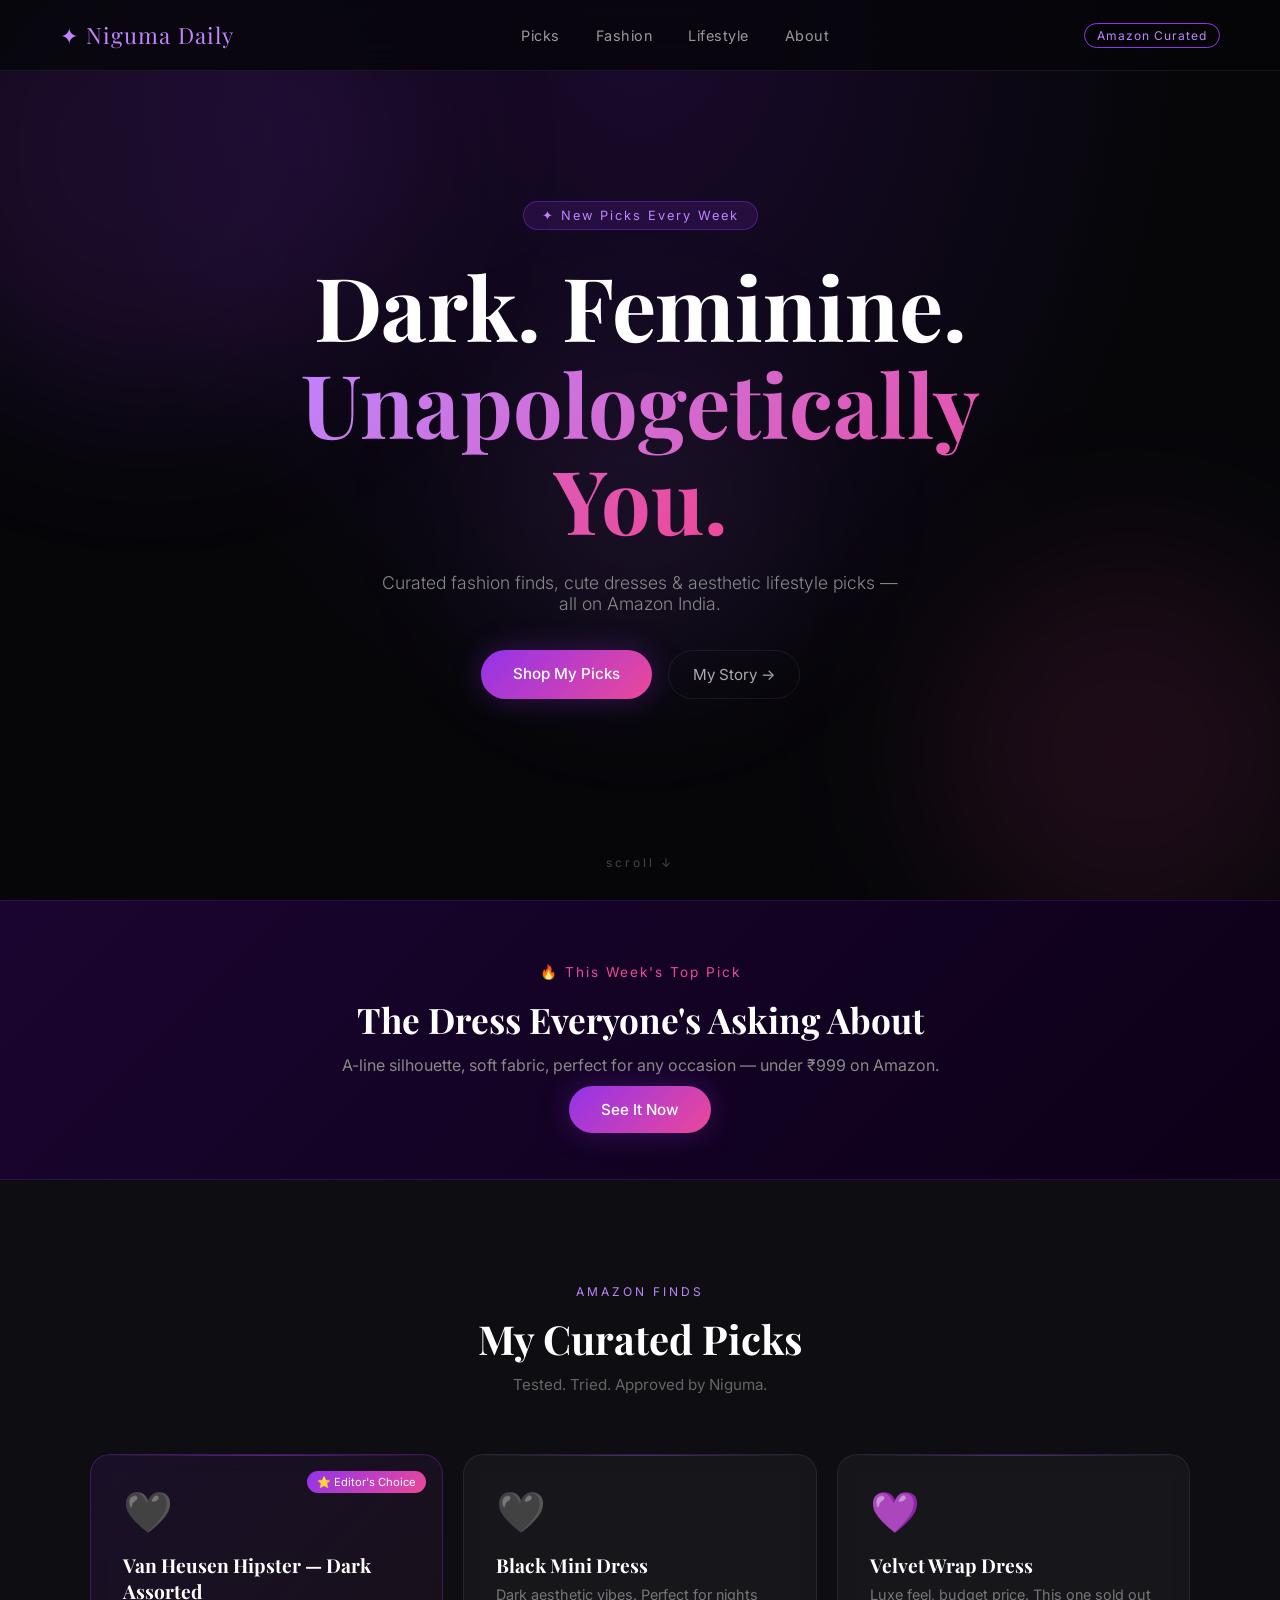
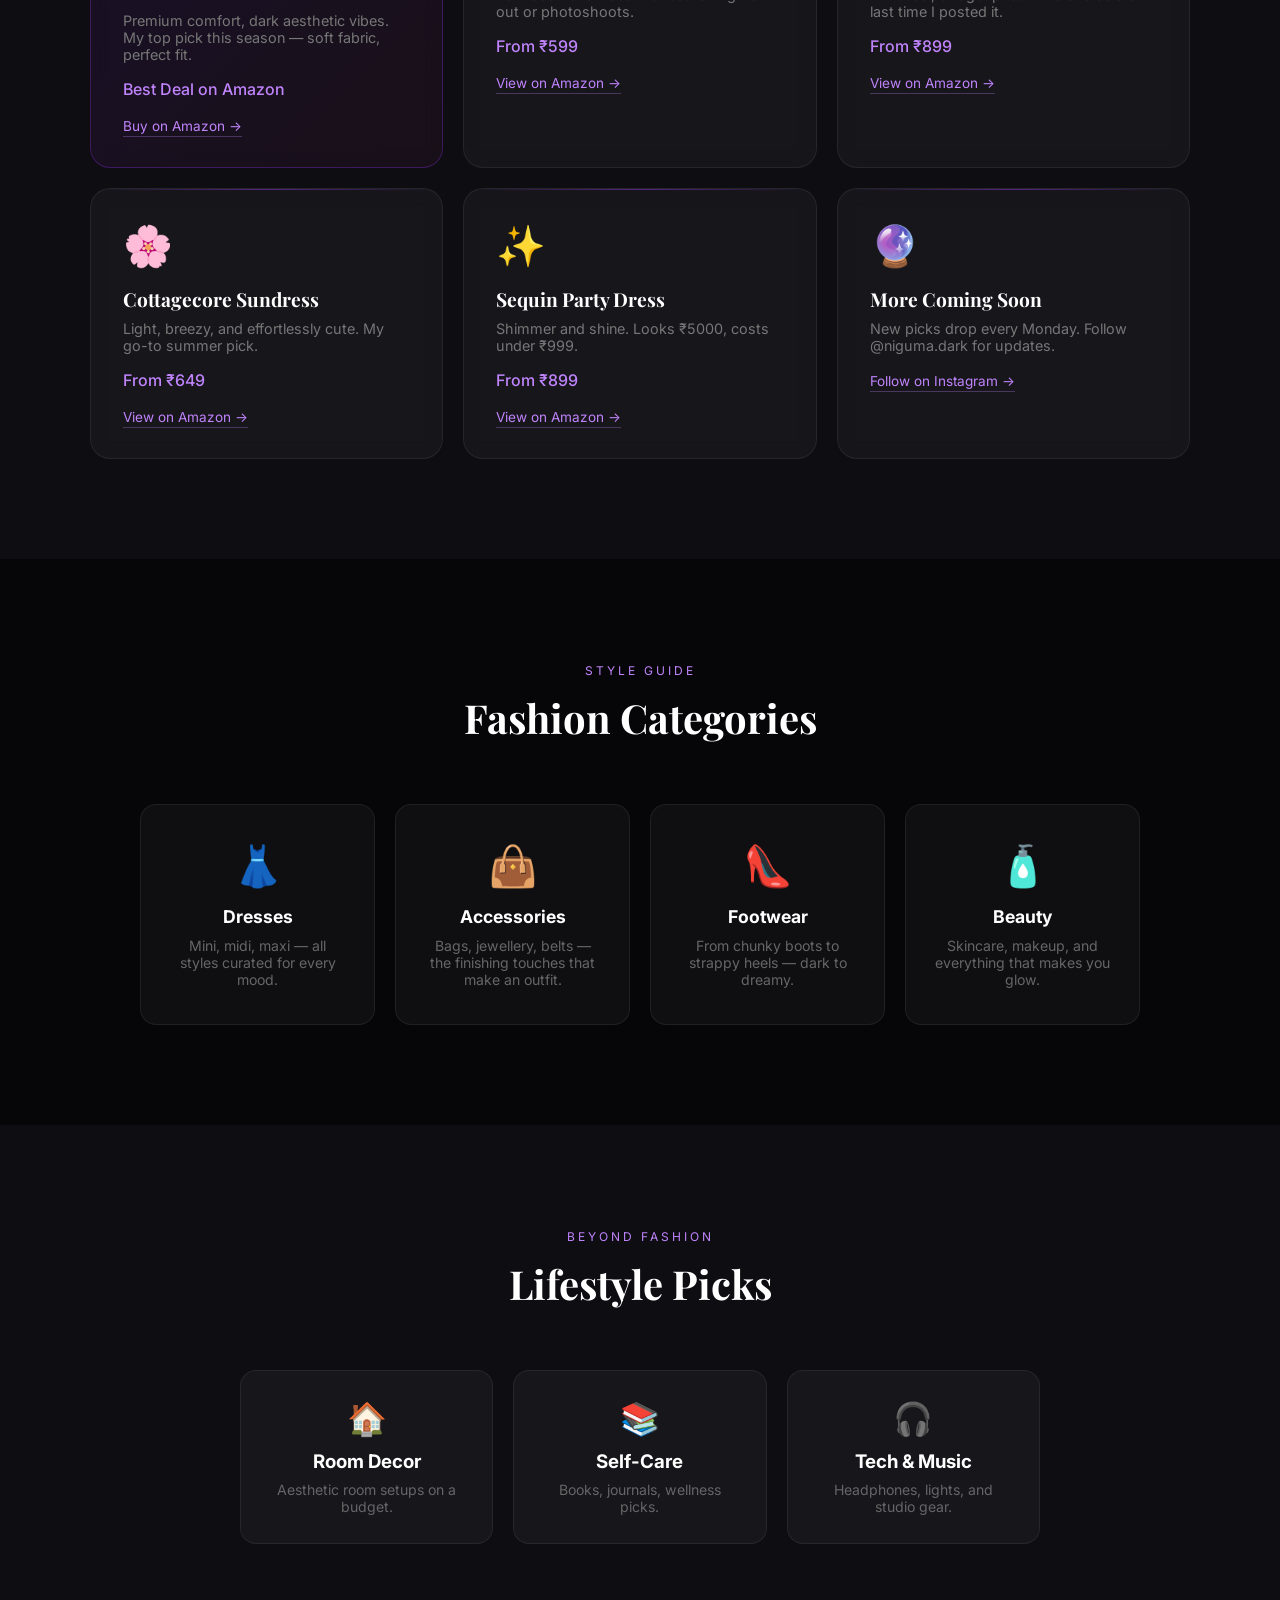
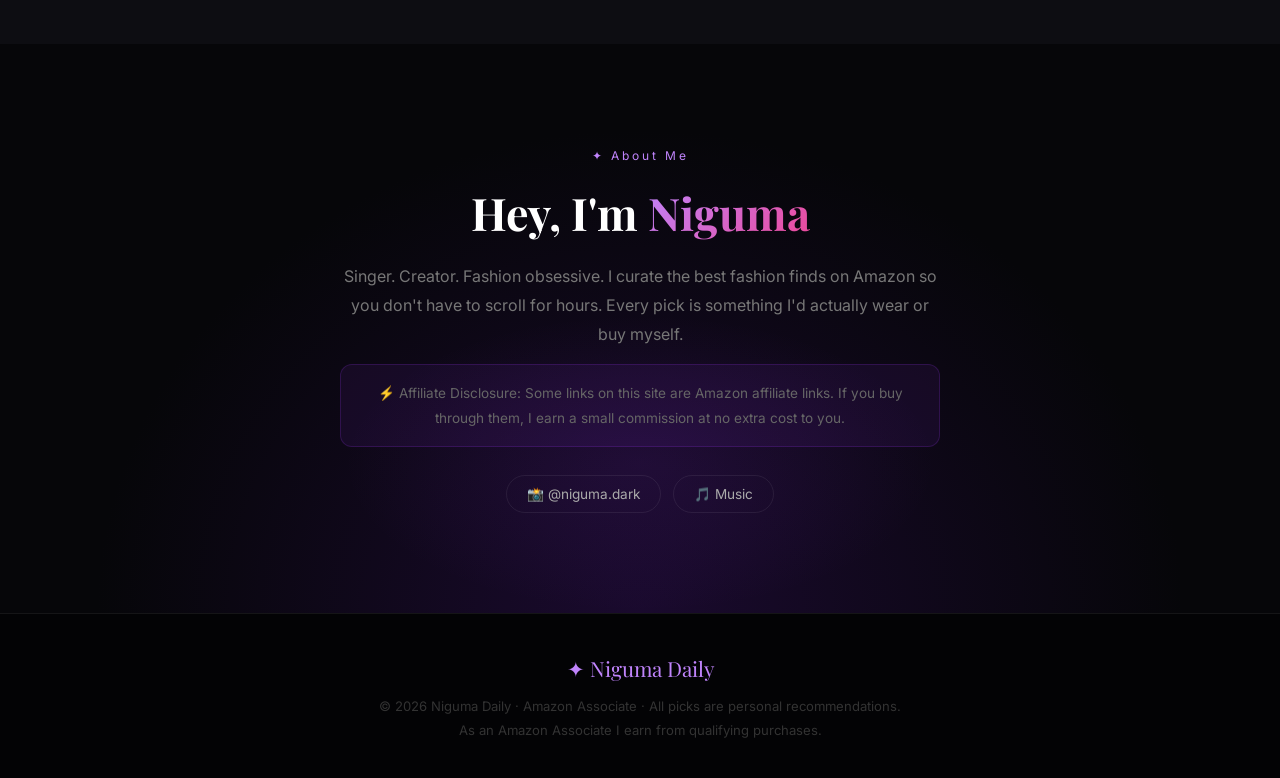
==== index.html @ b2afa4b3 "Add Van Heusen affiliate product link" ====
<!DOCTYPE html>
<html lang="en">
<head>
    <meta charset="UTF-8">
    <meta name="viewport" content="width=device-width, initial-scale=1.0">
    <title>Niguma Daily — Fashion & Lifestyle</title>
    <meta name="description" content="Niguma Daily — Dark aesthetic fashion, cute dresses, and lifestyle reviews. Real picks, honest opinions.">
    <link href="https://fonts.googleapis.com/css2?family=Playfair+Display:ital,wght@0,400;0,700;1,400&family=Inter:wght@300;400;500&display=swap" rel="stylesheet">
    <link rel="stylesheet" href="./style.css">
</head>
<body>

    <!-- Cursor glow -->
    <div class="cursor-glow" id="cursorGlow"></div>

    <!-- Navbar -->
    <nav class="navbar" id="navbar">
        <div class="nav-logo">✦ Niguma Daily</div>
        <div class="nav-links">
            <a href="#picks">Picks</a>
            <a href="#fashion">Fashion</a>
            <a href="#lifestyle">Lifestyle</a>
            <a href="#about">About</a>
        </div>
        <div class="nav-tag">Amazon Curated</div>
    </nav>

    <!-- Hero -->
    <section class="hero">
        <div class="hero-bg-orb orb1"></div>
        <div class="hero-bg-orb orb2"></div>
        <div class="hero-bg-orb orb3"></div>

        <div class="hero-content">
            <div class="hero-badge">✦ New Picks Every Week</div>
            <h1 class="hero-title">
                Dark. Feminine.<br>
                <span class="gradient-text">Unapologetically You.</span>
            </h1>
            <p class="hero-sub">Curated fashion finds, cute dresses & aesthetic lifestyle picks — all on Amazon India.</p>
            <div class="hero-btns">
                <a href="#picks" class="btn-primary">Shop My Picks</a>
                <a href="#about" class="btn-ghost">My Story →</a>
            </div>
        </div>

        <div class="hero-scroll">scroll ↓</div>
    </section>

    <!-- Featured Pick Banner -->
    <section class="featured-banner">
        <div class="featured-inner">
            <div class="featured-tag">🔥 This Week's Top Pick</div>
            <h2>The Dress Everyone's Asking About</h2>
            <p>A-line silhouette, soft fabric, perfect for any occasion — under ₹999 on Amazon.</p>
            <a href="#picks" class="btn-primary">See It Now</a>
        </div>
    </section>

    <!-- Picks Grid -->
    <section id="picks" class="section">
        <div class="section-header">
            <span class="section-tag">Amazon Finds</span>
            <h2 class="section-title">My Curated Picks</h2>
            <p class="section-sub">Tested. Tried. Approved by Niguma.</p>
        </div>

        <div class="picks-grid">

            <div class="pick-card featured-card">
                <div class="pick-badge">⭐ Editor's Choice</div>
                <div class="pick-emoji">🖤</div>
                <div class="pick-info">
                    <h3>Van Heusen Hipster — Dark Assorted</h3>
                    <p>Premium comfort, dark aesthetic vibes. My top pick this season — soft fabric, perfect fit.</p>
                    <div class="pick-price">Best Deal on Amazon</div>
                    <a href="https://amzn.to/4lTySBv" target="_blank" rel="nofollow" class="pick-btn">Buy on Amazon →</a>
                </div>
            </div>

            <div class="pick-card">
                <div class="pick-emoji">🖤</div>
                <div class="pick-info">
                    <h3>Black Mini Dress</h3>
                    <p>Dark aesthetic vibes. Perfect for nights out or photoshoots.</p>
                    <div class="pick-price">From ₹599</div>
                    <a href="#" class="pick-btn">View on Amazon →</a>
                </div>
            </div>

            <div class="pick-card">
                <div class="pick-emoji">💜</div>
                <div class="pick-info">
                    <h3>Velvet Wrap Dress</h3>
                    <p>Luxe feel, budget price. This one sold out last time I posted it.</p>
                    <div class="pick-price">From ₹899</div>
                    <a href="#" class="pick-btn">View on Amazon →</a>
                </div>
            </div>

            <div class="pick-card">
                <div class="pick-emoji">🌸</div>
                <div class="pick-info">
                    <h3>Cottagecore Sundress</h3>
                    <p>Light, breezy, and effortlessly cute. My go-to summer pick.</p>
                    <div class="pick-price">From ₹649</div>
                    <a href="#" class="pick-btn">View on Amazon →</a>
                </div>
            </div>

            <div class="pick-card">
                <div class="pick-emoji">✨</div>
                <div class="pick-info">
                    <h3>Sequin Party Dress</h3>
                    <p>Shimmer and shine. Looks ₹5000, costs under ₹999.</p>
                    <div class="pick-price">From ₹899</div>
                    <a href="#" class="pick-btn">View on Amazon →</a>
                </div>
            </div>

            <div class="pick-card coming-card">
                <div class="pick-emoji">🔮</div>
                <div class="pick-info">
                    <h3>More Coming Soon</h3>
                    <p>New picks drop every Monday. Follow @niguma.dark for updates.</p>
                    <a href="#" class="pick-btn">Follow on Instagram →</a>
                </div>
            </div>

        </div>
    </section>

    <!-- Fashion Section -->
    <section id="fashion" class="section dark-section">
        <div class="section-header">
            <span class="section-tag">Style Guide</span>
            <h2 class="section-title">Fashion Categories</h2>
        </div>

        <div class="cat-grid">
            <div class="cat-card">
                <div class="cat-icon">👗</div>
                <h3>Dresses</h3>
                <p>Mini, midi, maxi — all styles curated for every mood.</p>
            </div>
            <div class="cat-card">
                <div class="cat-icon">👜</div>
                <h3>Accessories</h3>
                <p>Bags, jewellery, belts — the finishing touches that make an outfit.</p>
            </div>
            <div class="cat-card">
                <div class="cat-icon">👠</div>
                <h3>Footwear</h3>
                <p>From chunky boots to strappy heels — dark to dreamy.</p>
            </div>
            <div class="cat-card">
                <div class="cat-icon">🧴</div>
                <h3>Beauty</h3>
                <p>Skincare, makeup, and everything that makes you glow.</p>
            </div>
        </div>
    </section>

    <!-- Lifestyle -->
    <section id="lifestyle" class="section">
        <div class="section-header">
            <span class="section-tag">Beyond Fashion</span>
            <h2 class="section-title">Lifestyle Picks</h2>
        </div>
        <div class="lifestyle-grid">
            <div class="life-card">
                <span>🏠</span>
                <h3>Room Decor</h3>
                <p>Aesthetic room setups on a budget.</p>
            </div>
            <div class="life-card">
                <span>📚</span>
                <h3>Self-Care</h3>
                <p>Books, journals, wellness picks.</p>
            </div>
            <div class="life-card">
                <span>🎧</span>
                <h3>Tech & Music</h3>
                <p>Headphones, lights, and studio gear.</p>
            </div>
        </div>
    </section>

    <!-- About -->
    <section id="about" class="about-section">
        <div class="about-glow"></div>
        <div class="about-content">
            <div class="about-badge">✦ About Me</div>
            <h2>Hey, I'm <span class="gradient-text">Niguma</span></h2>
            <p>Singer. Creator. Fashion obsessive. I curate the best fashion finds on Amazon so you don't have to scroll for hours. Every pick is something I'd actually wear or buy myself.</p>
            <p class="disclaimer">⚡ Affiliate Disclosure: Some links on this site are Amazon affiliate links. If you buy through them, I earn a small commission at no extra cost to you.</p>
            <div class="social-row">
                <a href="#" class="social-pill">📸 @niguma.dark</a>
                <a href="#" class="social-pill">🎵 Music</a>
            </div>
        </div>
    </section>

    <!-- Footer -->
    <footer>
        <div class="footer-logo">✦ Niguma Daily</div>
        <p>© 2026 Niguma Daily · Amazon Associate · All picks are personal recommendations.</p>
        <p style="margin-top:8px; color:#333;">As an Amazon Associate I earn from qualifying purchases.</p>
    </footer>

    <script src="./script.js"></script>
</body>
</html>
---- style.css ----
/* ===== NIGUMA DAILY — SEXY DARK AESTHETIC ===== */

@import url('https://fonts.googleapis.com/css2?family=Playfair+Display:ital,wght@0,400;0,700;1,400&family=Inter:wght@300;400;500&display=swap');

* { margin: 0; padding: 0; box-sizing: border-box; }

:root {
    --purple: #9333ea;
    --purple-light: #c084fc;
    --pink: #ec4899;
    --bg: #060609;
    --bg2: #0d0d12;
    --glass: rgba(255,255,255,0.04);
    --border: rgba(255,255,255,0.07);
}

html { scroll-behavior: smooth; }

body {
    font-family: 'Inter', sans-serif;
    background: var(--bg);
    color: #e0e0e0;
    overflow-x: hidden;
}

/* CURSOR GLOW */
.cursor-glow {
    width: 300px; height: 300px;
    background: radial-gradient(circle, rgba(147,51,234,0.12) 0%, transparent 70%);
    position: fixed; border-radius: 50%;
    pointer-events: none; z-index: 0;
    transform: translate(-50%, -50%);
    transition: all 0.1s ease;
}

/* NAVBAR */
.navbar {
    display: flex; align-items: center; justify-content: space-between;
    padding: 20px 60px;
    position: fixed; top: 0; left: 0; right: 0; z-index: 1000;
    background: rgba(6,6,9,0.8);
    backdrop-filter: blur(20px);
    border-bottom: 1px solid var(--border);
    transition: all 0.3s;
}

.navbar.scrolled { padding: 14px 60px; }

.nav-logo {
    font-family: 'Playfair Display', serif;
    font-size: 1.4rem; color: var(--purple-light);
    letter-spacing: 1px;
}

.nav-links a {
    color: #999; text-decoration: none;
    margin-left: 32px; font-size: 0.9rem;
    font-weight: 400; letter-spacing: 0.5px;
    transition: color 0.2s;
}
.nav-links a:hover { color: #fff; }

.nav-tag {
    font-size: 0.75rem; color: var(--purple-light);
    border: 1px solid var(--purple);
    padding: 4px 12px; border-radius: 50px;
    letter-spacing: 1px;
}

/* HERO */
.hero {
    min-height: 100vh;
    display: flex; align-items: center; justify-content: center;
    text-align: center; position: relative; overflow: hidden;
    background: radial-gradient(ellipse at 50% 0%, #1a0a2e 0%, var(--bg) 60%);
}

.hero-bg-orb {
    position: absolute; border-radius: 50%;
    filter: blur(80px); pointer-events: none;
}
.orb1 { width: 500px; height: 500px; background: rgba(147,51,234,0.15); top: -100px; left: -100px; }
.orb2 { width: 400px; height: 400px; background: rgba(236,72,153,0.1); bottom: -50px; right: -50px; }
.orb3 { width: 300px; height: 300px; background: rgba(192,132,252,0.08); top: 40%; left: 50%; transform: translateX(-50%); }

.hero-content { position: relative; z-index: 1; max-width: 750px; padding: 20px; }

.hero-badge {
    display: inline-block;
    background: rgba(147,51,234,0.15);
    border: 1px solid rgba(147,51,234,0.4);
    color: var(--purple-light); font-size: 0.8rem;
    padding: 6px 18px; border-radius: 50px;
    letter-spacing: 2px; margin-bottom: 28px;
    animation: fadeDown 0.6s ease;
}

.hero-title {
    font-family: 'Playfair Display', serif;
    font-size: clamp(3rem, 7vw, 5.5rem);
    color: #fff; line-height: 1.1;
    margin-bottom: 24px;
    animation: fadeDown 0.8s ease;
}

.gradient-text {
    background: linear-gradient(135deg, var(--purple-light), var(--pink));
    -webkit-background-clip: text;
    -webkit-text-fill-color: transparent;
    background-clip: text;
}

.hero-sub {
    color: #888; font-size: 1.1rem; font-weight: 300;
    max-width: 520px; margin: 0 auto 36px;
    animation: fadeDown 1s ease;
}

.hero-btns { display: flex; gap: 16px; justify-content: center; animation: fadeDown 1.1s ease; }

.btn-primary {
    background: linear-gradient(135deg, var(--purple), var(--pink));
    color: #fff; padding: 14px 32px;
    border-radius: 50px; text-decoration: none;
    font-size: 0.95rem; font-weight: 500;
    transition: transform 0.2s, box-shadow 0.2s;
    box-shadow: 0 0 30px rgba(147,51,234,0.3);
}
.btn-primary:hover { transform: translateY(-2px); box-shadow: 0 0 50px rgba(147,51,234,0.5); }

.btn-ghost {
    color: #aaa; text-decoration: none;
    padding: 14px 24px; border-radius: 50px;
    border: 1px solid var(--border); font-size: 0.95rem;
    transition: all 0.2s;
}
.btn-ghost:hover { color: #fff; border-color: #555; }

.hero-scroll {
    position: absolute; bottom: 30px; left: 50%; transform: translateX(-50%);
    color: #444; font-size: 0.75rem; letter-spacing: 3px;
    animation: bounce 2s infinite;
}

/* FEATURED BANNER */
.featured-banner {
    background: linear-gradient(135deg, #1a0530, #0d0018);
    border-top: 1px solid rgba(147,51,234,0.2);
    border-bottom: 1px solid rgba(147,51,234,0.2);
    padding: 60px 60px;
    text-align: center;
}

.featured-inner { max-width: 600px; margin: 0 auto; }

.featured-tag {
    display: inline-block; color: var(--pink);
    font-size: 0.85rem; letter-spacing: 2px;
    margin-bottom: 16px;
}

.featured-inner h2 {
    font-family: 'Playfair Display', serif;
    font-size: 2.2rem; color: #fff; margin-bottom: 12px;
}

.featured-inner p { color: #888; margin-bottom: 24px; }

/* SECTIONS */
.section { padding: 100px 60px; background: var(--bg2); }
.dark-section { background: var(--bg); }

.section-header { text-align: center; margin-bottom: 60px; }

.section-tag {
    font-size: 0.75rem; letter-spacing: 3px;
    color: var(--purple-light); text-transform: uppercase;
}

.section-title {
    font-family: 'Playfair Display', serif;
    font-size: 2.5rem; color: #fff;
    margin: 12px 0 10px;
}

.section-sub { color: #666; font-size: 0.95rem; }

/* PICKS GRID */
.picks-grid {
    display: grid;
    grid-template-columns: repeat(auto-fit, minmax(280px, 1fr));
    gap: 20px; max-width: 1100px; margin: 0 auto;
}

.pick-card {
    background: var(--glass);
    border: 1px solid var(--border);
    border-radius: 20px; padding: 32px;
    position: relative; overflow: hidden;
    transition: all 0.3s;
    backdrop-filter: blur(10px);
}

.pick-card::before {
    content: '';
    position: absolute; top: 0; left: 0; right: 0;
    height: 1px;
    background: linear-gradient(90deg, transparent, rgba(147,51,234,0.5), transparent);
}

.pick-card:hover {
    transform: translateY(-6px);
    border-color: rgba(147,51,234,0.4);
    box-shadow: 0 20px 60px rgba(0,0,0,0.4), 0 0 40px rgba(147,51,234,0.1);
}

.featured-card {
    border-color: rgba(147,51,234,0.3);
    background: linear-gradient(135deg, rgba(147,51,234,0.1), rgba(236,72,153,0.05));
}

.coming-card { opacity: 0.6; }

.pick-badge {
    position: absolute; top: 16px; right: 16px;
    background: linear-gradient(135deg, var(--purple), var(--pink));
    color: #fff; font-size: 0.7rem; padding: 4px 10px;
    border-radius: 50px;
}

.pick-emoji { font-size: 2.5rem; margin-bottom: 16px; }

.pick-info h3 {
    font-family: 'Playfair Display', serif;
    font-size: 1.2rem; color: #fff; margin-bottom: 8px;
}

.pick-info p { color: #777; font-size: 0.9rem; margin-bottom: 16px; }

.pick-price {
    font-size: 1rem; color: var(--purple-light);
    font-weight: 500; margin-bottom: 16px;
}

.pick-btn {
    color: #c084fc; text-decoration: none;
    font-size: 0.85rem; transition: color 0.2s;
    border-bottom: 1px solid rgba(192,132,252,0.3);
    padding-bottom: 2px;
}
.pick-btn:hover { color: #fff; border-color: #fff; }

/* CATEGORY GRID */
.cat-grid {
    display: grid;
    grid-template-columns: repeat(auto-fit, minmax(220px, 1fr));
    gap: 20px; max-width: 1000px; margin: 0 auto;
}

.cat-card {
    background: var(--glass);
    border: 1px solid var(--border);
    border-radius: 16px; padding: 36px 28px;
    text-align: center; transition: all 0.3s;
}

.cat-card:hover {
    border-color: rgba(147,51,234,0.4);
    transform: translateY(-4px);
}

.cat-icon { font-size: 2.5rem; margin-bottom: 16px; }
.cat-card h3 { color: #fff; font-size: 1.1rem; margin-bottom: 10px; }
.cat-card p { color: #666; font-size: 0.88rem; }

/* LIFESTYLE */
.lifestyle-grid {
    display: grid;
    grid-template-columns: repeat(auto-fit, minmax(200px, 1fr));
    gap: 20px; max-width: 800px; margin: 0 auto;
}

.life-card {
    background: var(--glass);
    border: 1px solid var(--border);
    border-radius: 16px; padding: 28px;
    text-align: center; transition: all 0.3s;
}

.life-card:hover { border-color: rgba(236,72,153,0.4); transform: translateY(-4px); }
.life-card span { font-size: 2rem; display: block; margin-bottom: 12px; }
.life-card h3 { color: #fff; margin-bottom: 8px; }
.life-card p { color: #666; font-size: 0.88rem; }

/* ABOUT */
.about-section {
    background: radial-gradient(ellipse at 50% 100%, #1a0a2e 0%, var(--bg) 60%);
    padding: 100px 60px; text-align: center;
    position: relative; overflow: hidden;
}

.about-glow {
    position: absolute; width: 600px; height: 300px;
    background: radial-gradient(ellipse, rgba(147,51,234,0.1) 0%, transparent 70%);
    bottom: 0; left: 50%; transform: translateX(-50%);
}

.about-content { max-width: 600px; margin: 0 auto; position: relative; z-index: 1; }

.about-badge {
    display: inline-block; color: var(--purple-light);
    font-size: 0.75rem; letter-spacing: 3px;
    margin-bottom: 20px;
}

.about-content h2 {
    font-family: 'Playfair Display', serif;
    font-size: 2.8rem; color: #fff; margin-bottom: 20px;
}

.about-content p { color: #777; font-size: 1rem; margin-bottom: 16px; line-height: 1.8; }

.disclaimer {
    background: rgba(147,51,234,0.08);
    border: 1px solid rgba(147,51,234,0.2);
    border-radius: 12px; padding: 16px;
    font-size: 0.85rem !important; color: #666 !important;
}

.social-row { display: flex; gap: 12px; justify-content: center; margin-top: 28px; }

.social-pill {
    color: #aaa; text-decoration: none;
    border: 1px solid var(--border); padding: 10px 20px;
    border-radius: 50px; font-size: 0.85rem;
    transition: all 0.2s;
}
.social-pill:hover { color: #fff; border-color: var(--purple); }

/* FOOTER */
footer {
    background: #030305;
    text-align: center; padding: 40px 20px;
    border-top: 1px solid var(--border);
}

.footer-logo {
    font-family: 'Playfair Display', serif;
    font-size: 1.3rem; color: var(--purple-light);
    margin-bottom: 16px;
}

footer p { color: #333; font-size: 0.82rem; }

/* ANIMATIONS */
@keyframes fadeDown {
    from { opacity: 0; transform: translateY(-20px); }
    to { opacity: 1; transform: translateY(0); }
}

@keyframes bounce {
    0%, 100% { transform: translateX(-50%) translateY(0); }
    50% { transform: translateX(-50%) translateY(6px); }
}

/* MOBILE */
@media (max-width: 768px) {
    .navbar { padding: 16px 20px; }
    .nav-links { display: none; }
    .hero-title { font-size: 2.8rem; }
    .section { padding: 60px 20px; }
    .featured-banner { padding: 50px 20px; }
    .about-section { padding: 60px 20px; }
    .hero-btns { flex-direction: column; align-items: center; }
}
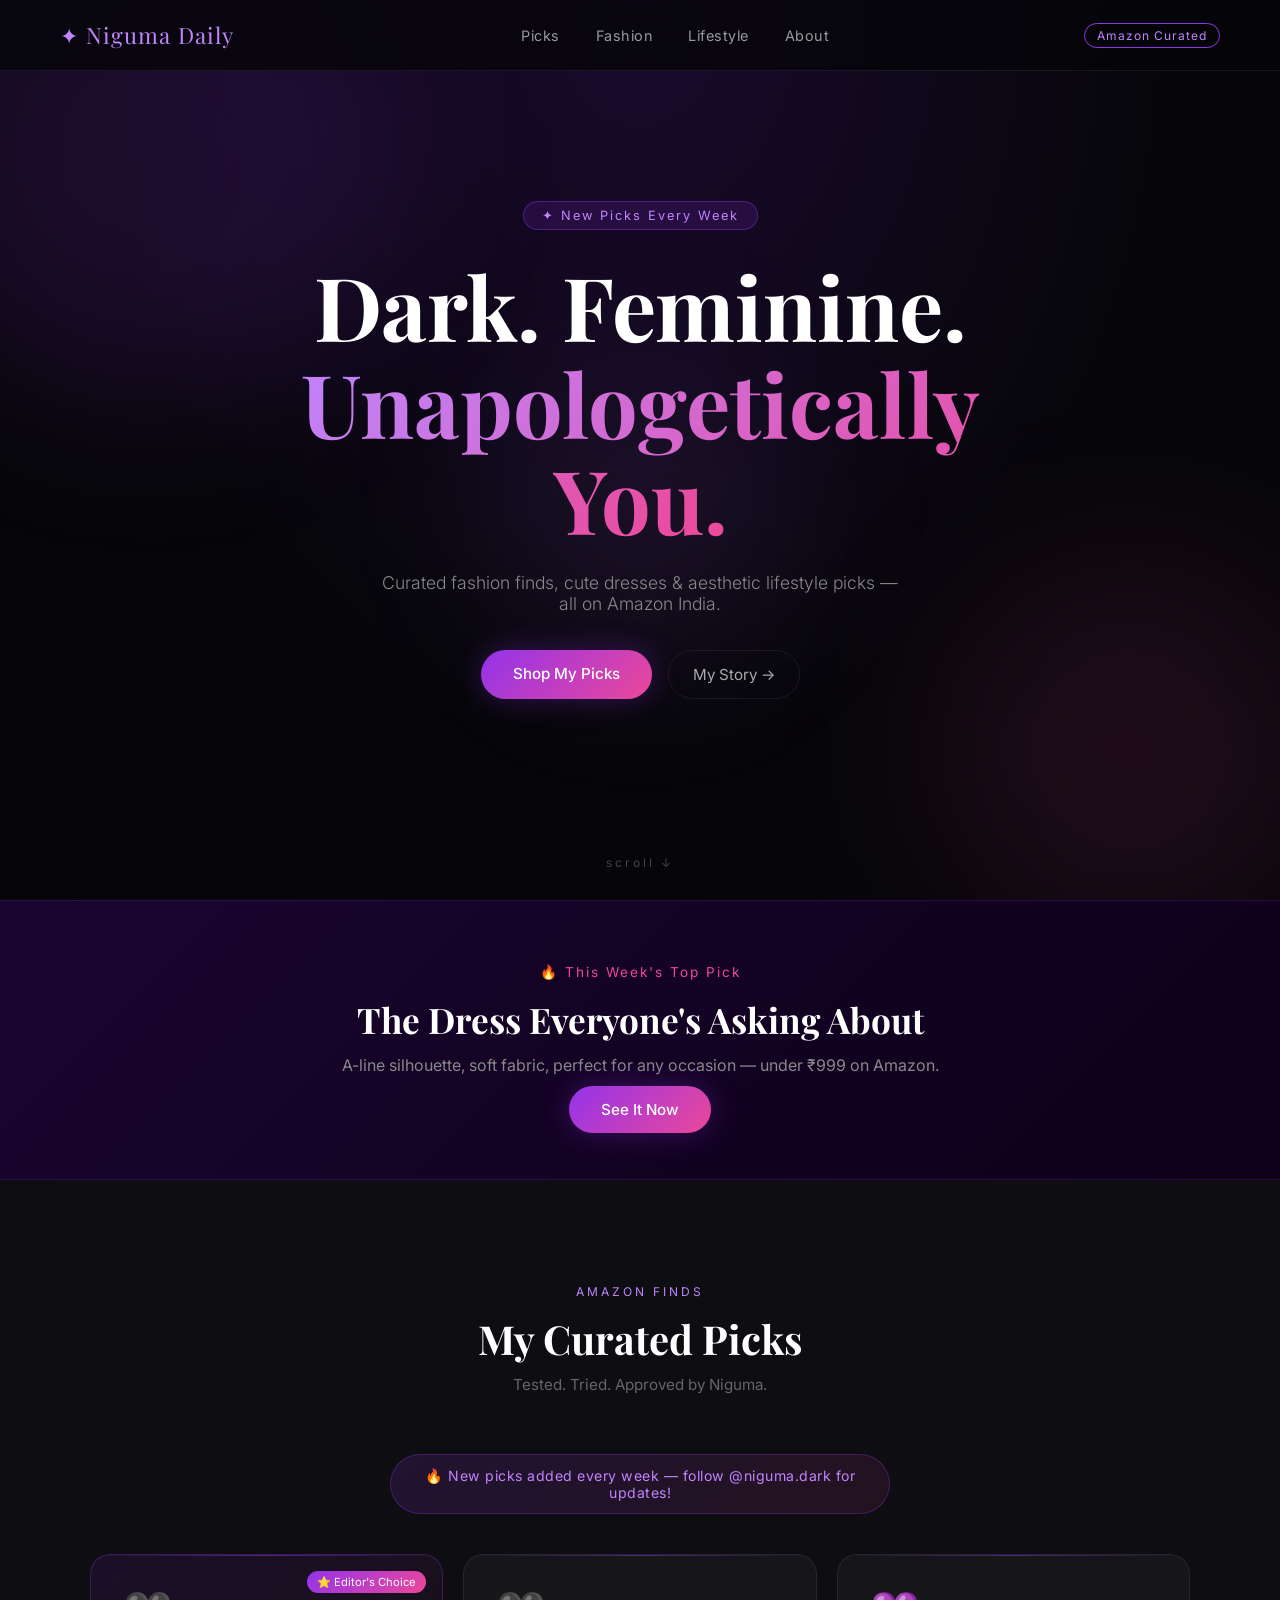
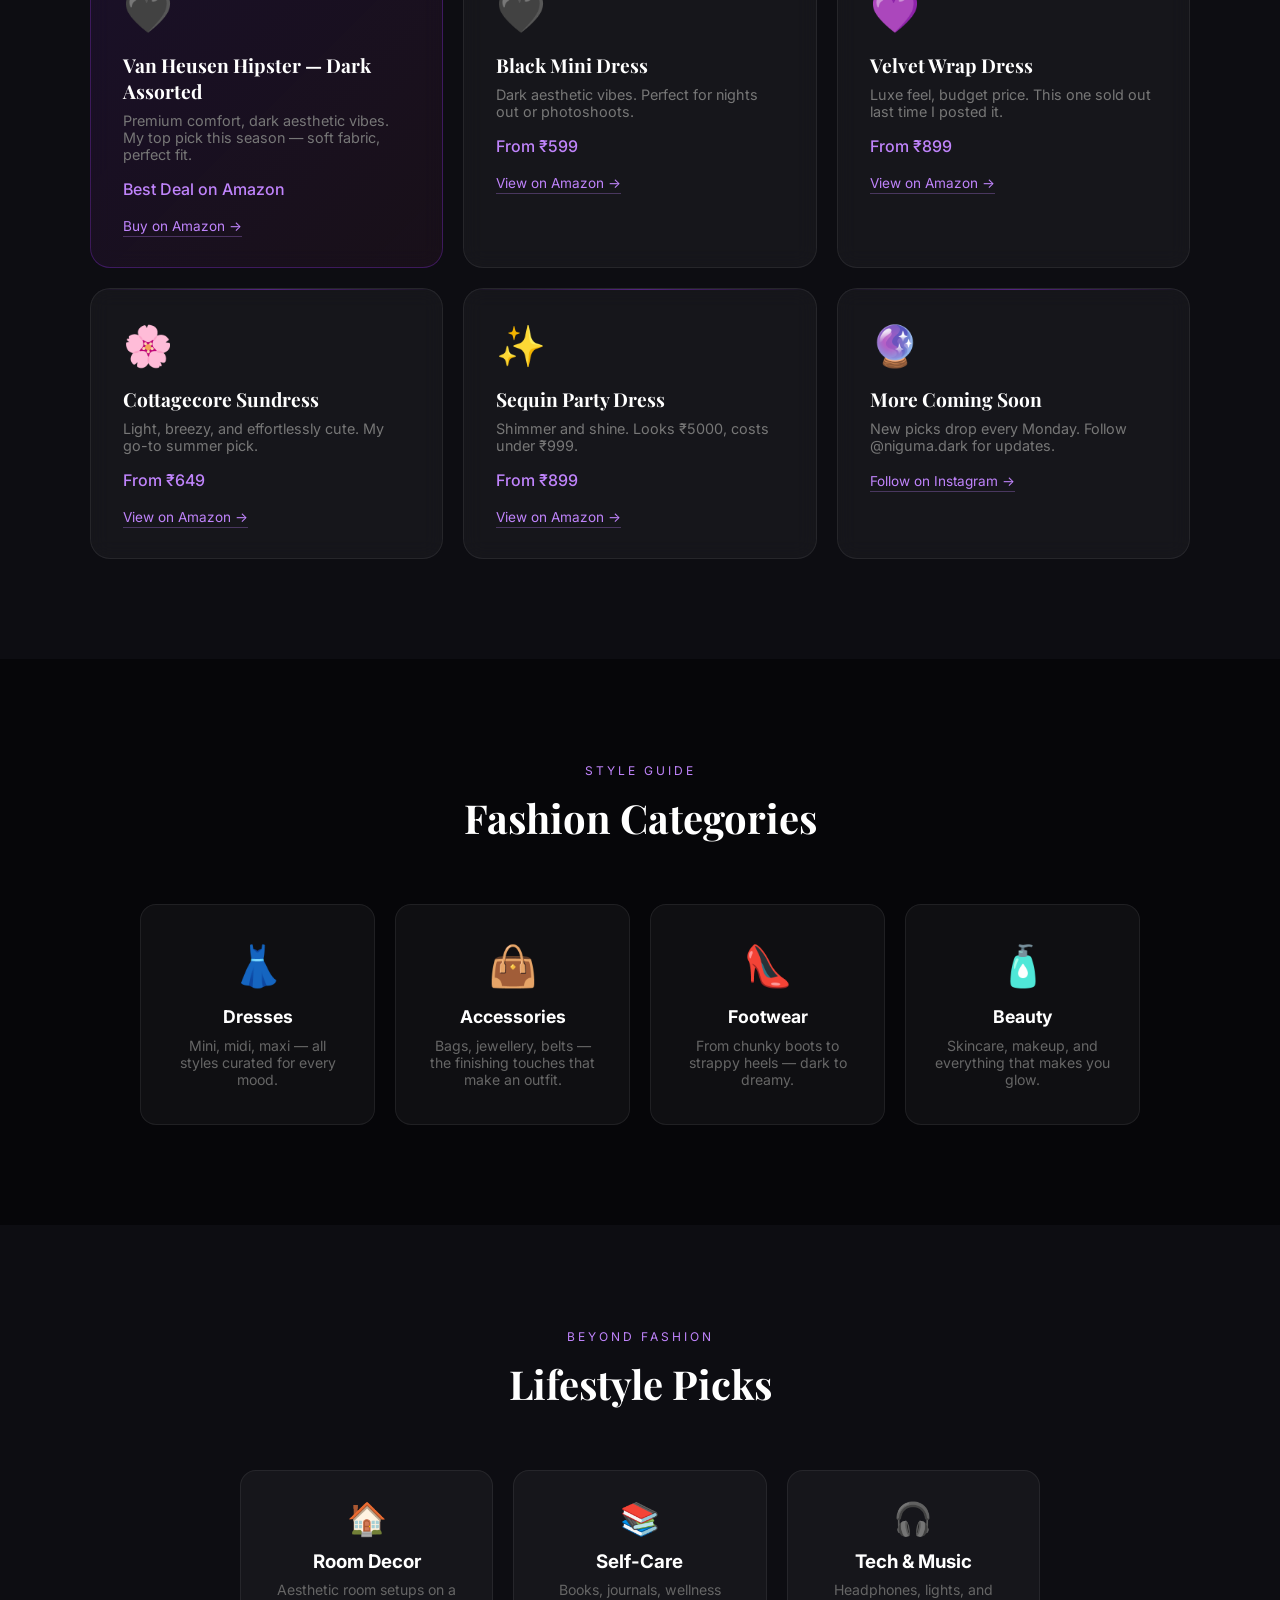
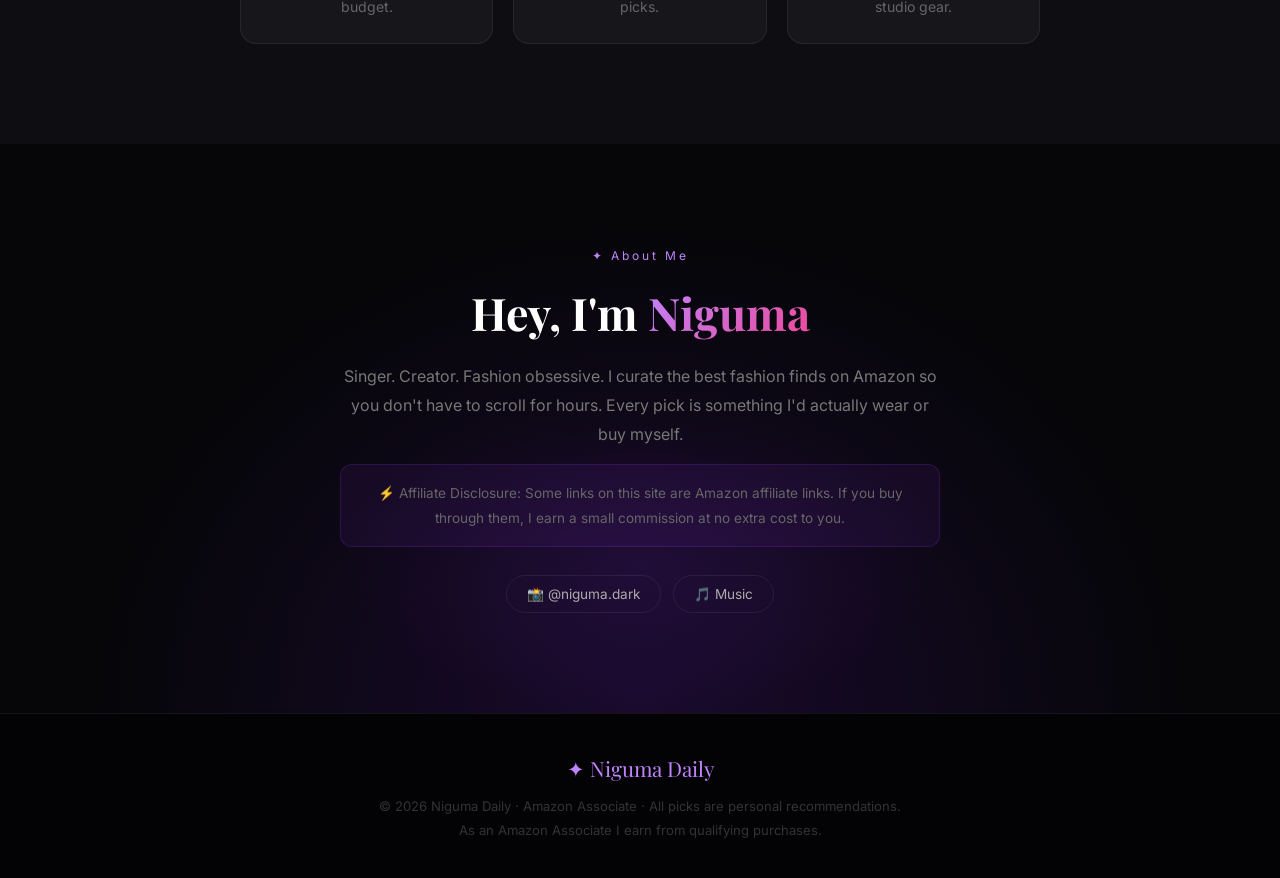
==== commit 5f3ad316: "Add update banner" ====
--- a/index.html
+++ b/index.html
@@ -65,6 +65,8 @@
             <p class="section-sub">Tested. Tried. Approved by Niguma.</p>
         </div>
 
+        <div class="update-banner">🔥 New picks added every week — follow @niguma.dark for updates!</div>
+
         <div class="picks-grid">
 
             <div class="pick-card featured-card">
--- a/style.css
+++ b/style.css
@@ -185,6 +185,20 @@
 
 .section-sub { color: #666; font-size: 0.95rem; }
 
+/* UPDATE BANNER */
+.update-banner {
+    text-align: center;
+    background: linear-gradient(135deg, rgba(147,51,234,0.15), rgba(236,72,153,0.1));
+    border: 1px solid rgba(147,51,234,0.3);
+    border-radius: 50px;
+    padding: 12px 24px;
+    font-size: 0.88rem;
+    color: var(--purple-light);
+    max-width: 500px;
+    margin: 0 auto 40px;
+    letter-spacing: 0.5px;
+}
+
 /* PICKS GRID */
 .picks-grid {
     display: grid;
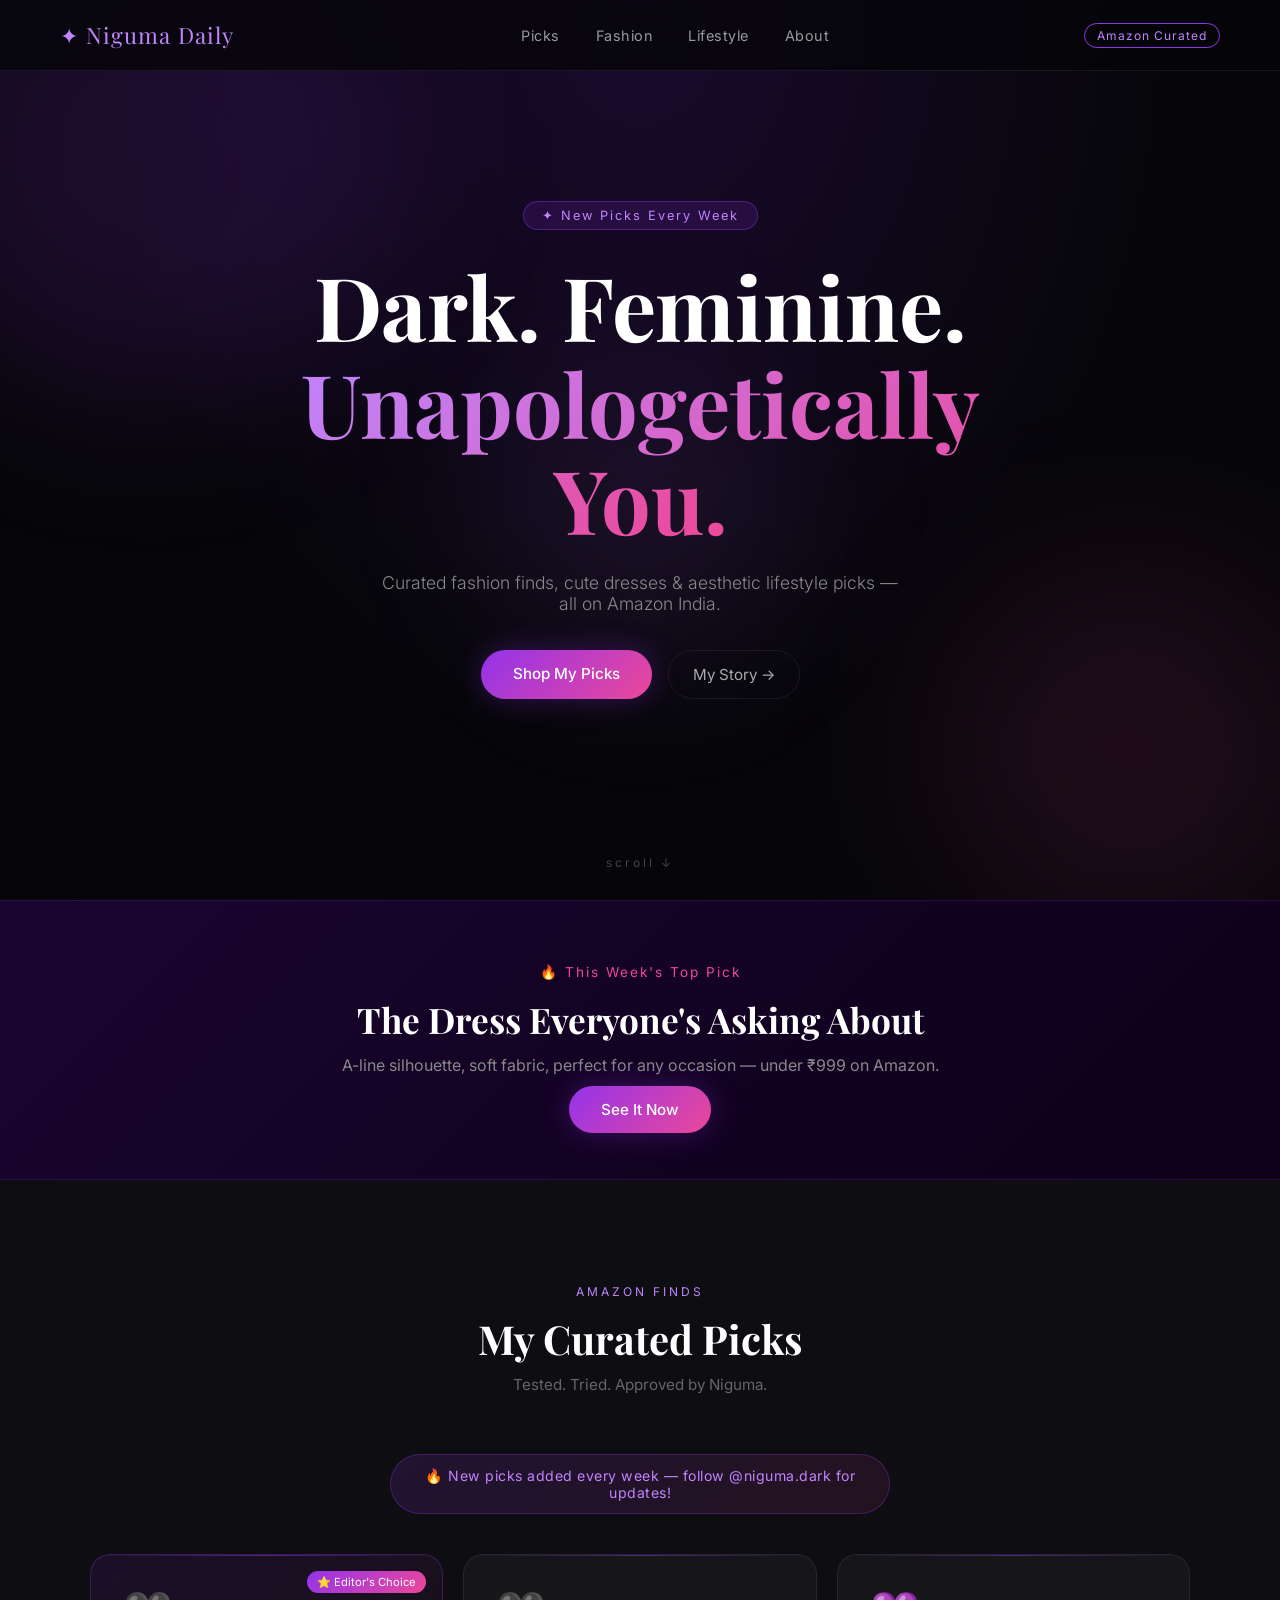
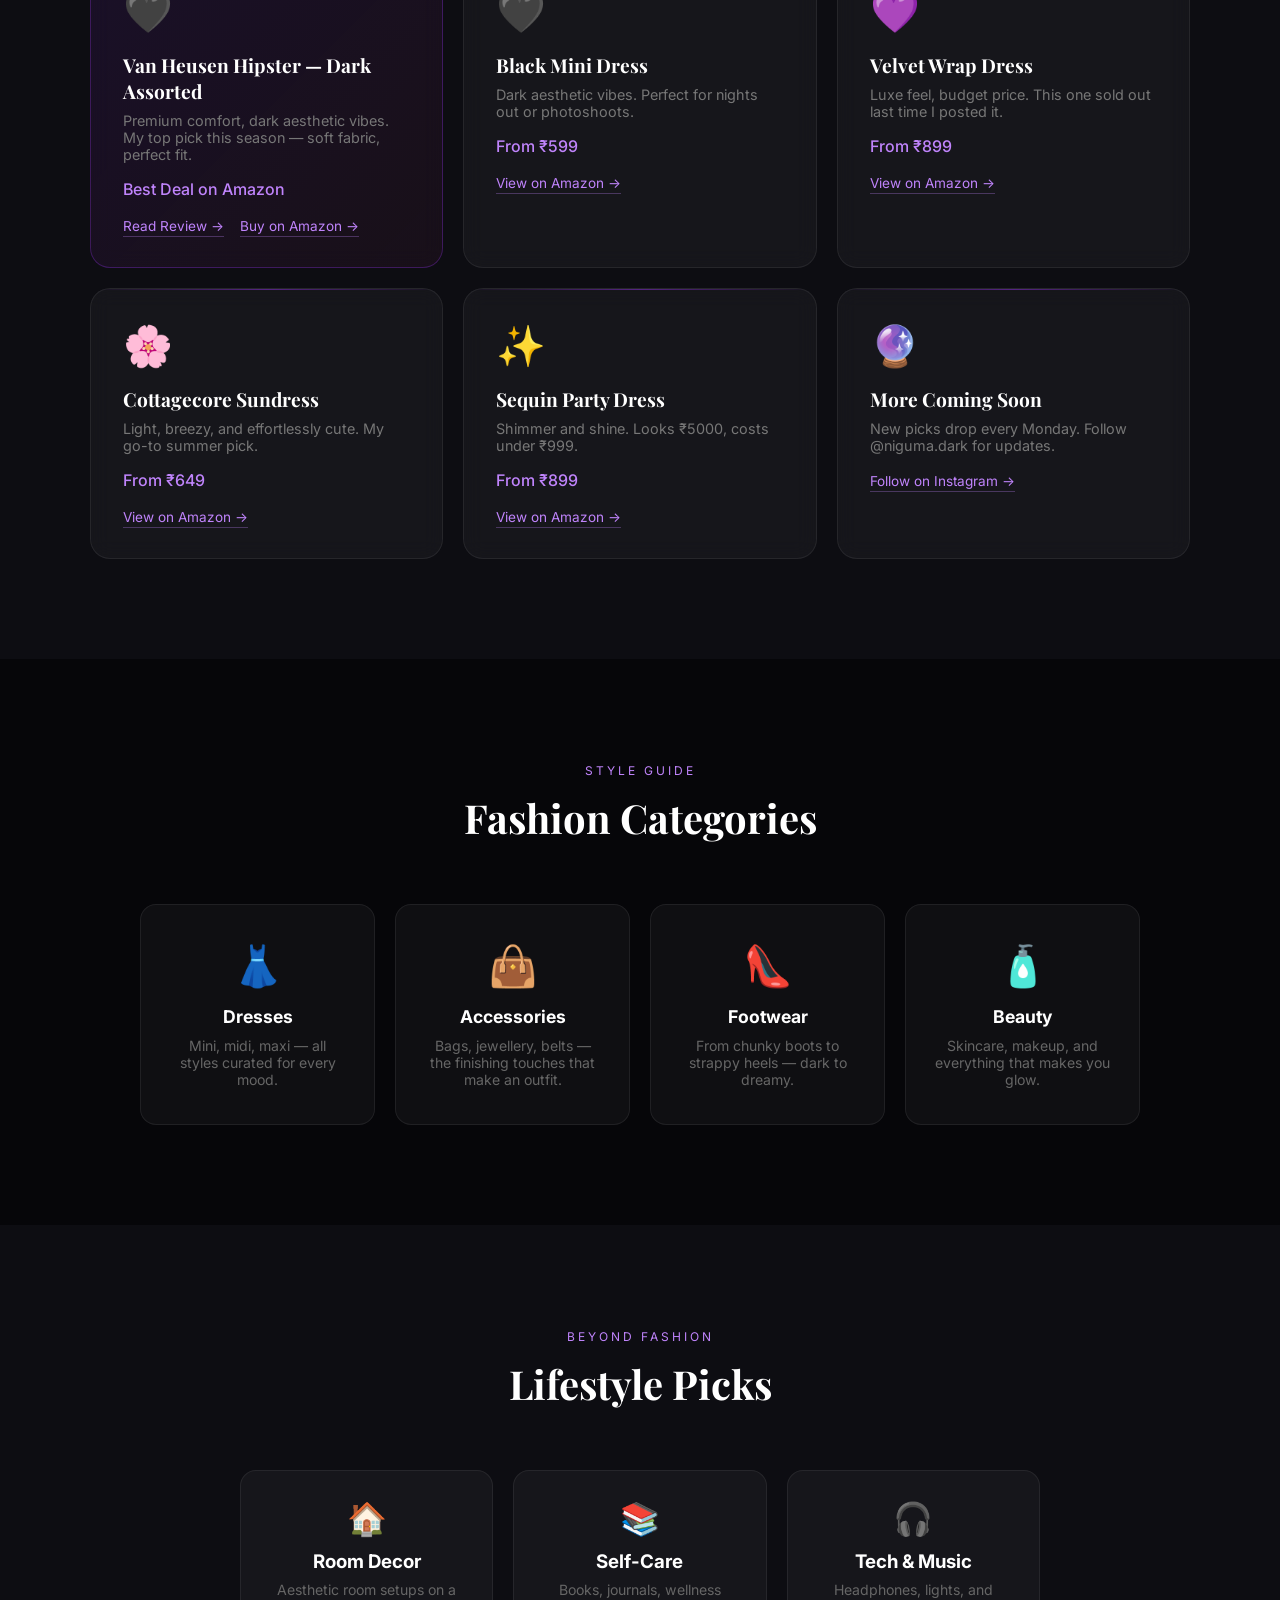
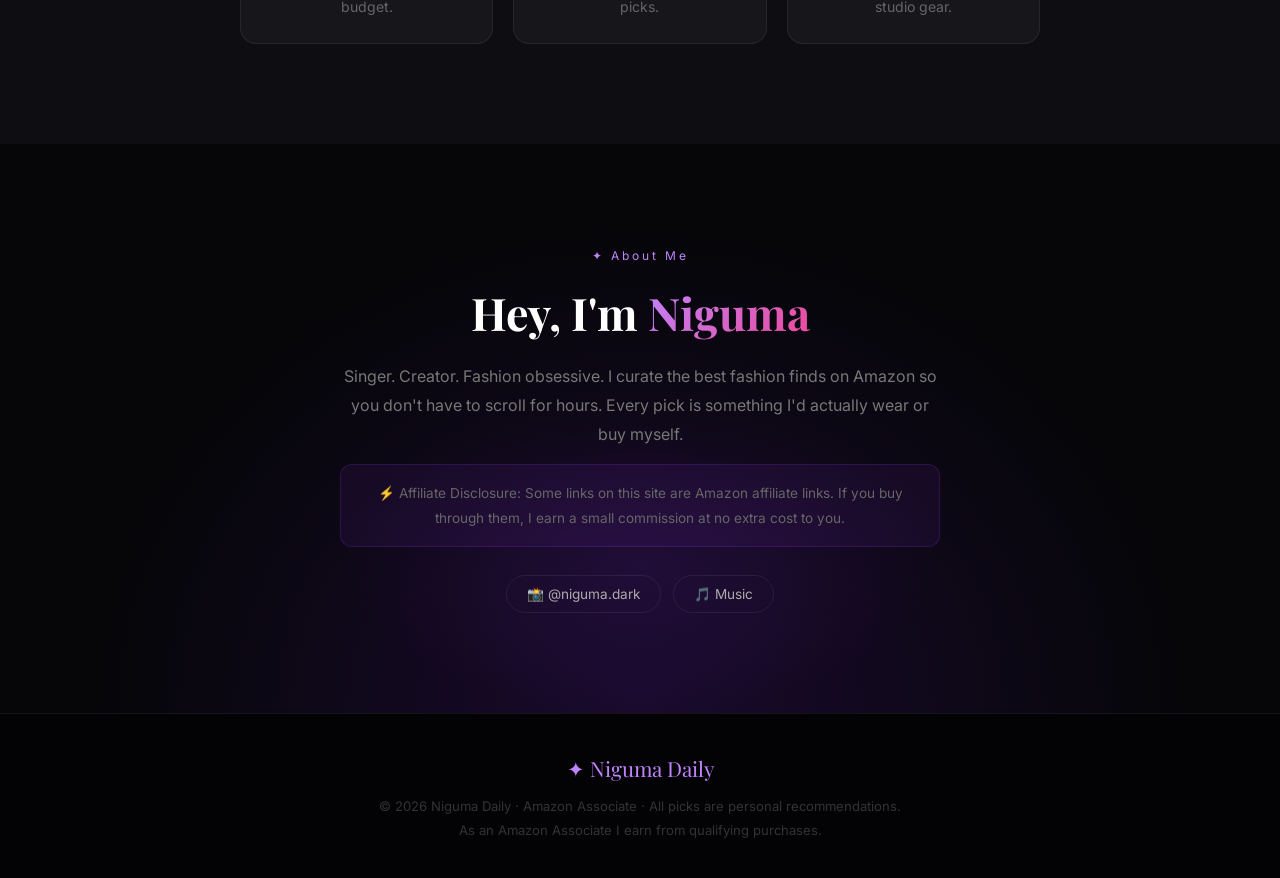
==== commit e2e40a02: "Add Van Heusen blog review page" ====
--- a/index.html
+++ b/index.html
@@ -76,6 +76,7 @@
                     <h3>Van Heusen Hipster — Dark Assorted</h3>
                     <p>Premium comfort, dark aesthetic vibes. My top pick this season — soft fabric, perfect fit.</p>
                     <div class="pick-price">Best Deal on Amazon</div>
+                    <a href="./van-heusen-hipster-review.html" class="pick-btn" style="margin-right:12px">Read Review →</a>
                     <a href="https://amzn.to/4lTySBv" target="_blank" rel="nofollow" class="pick-btn">Buy on Amazon →</a>
                 </div>
             </div>
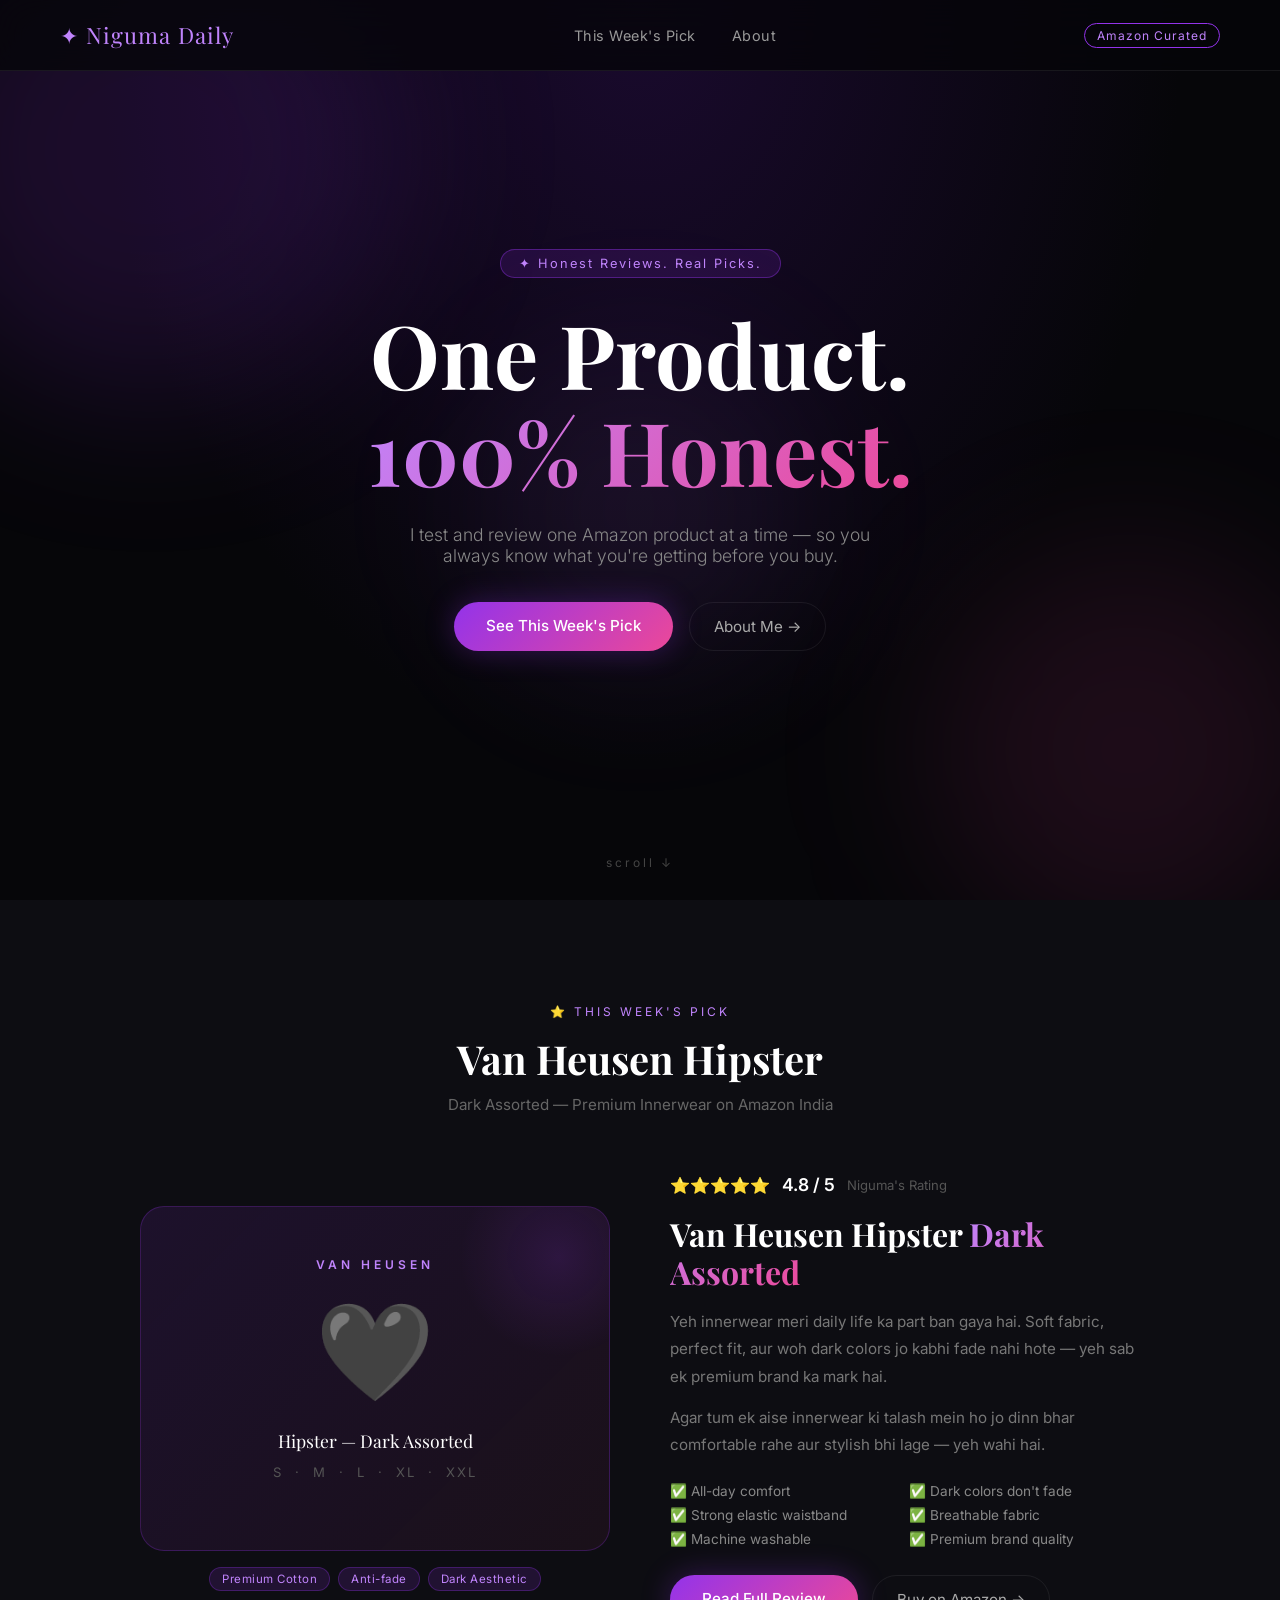
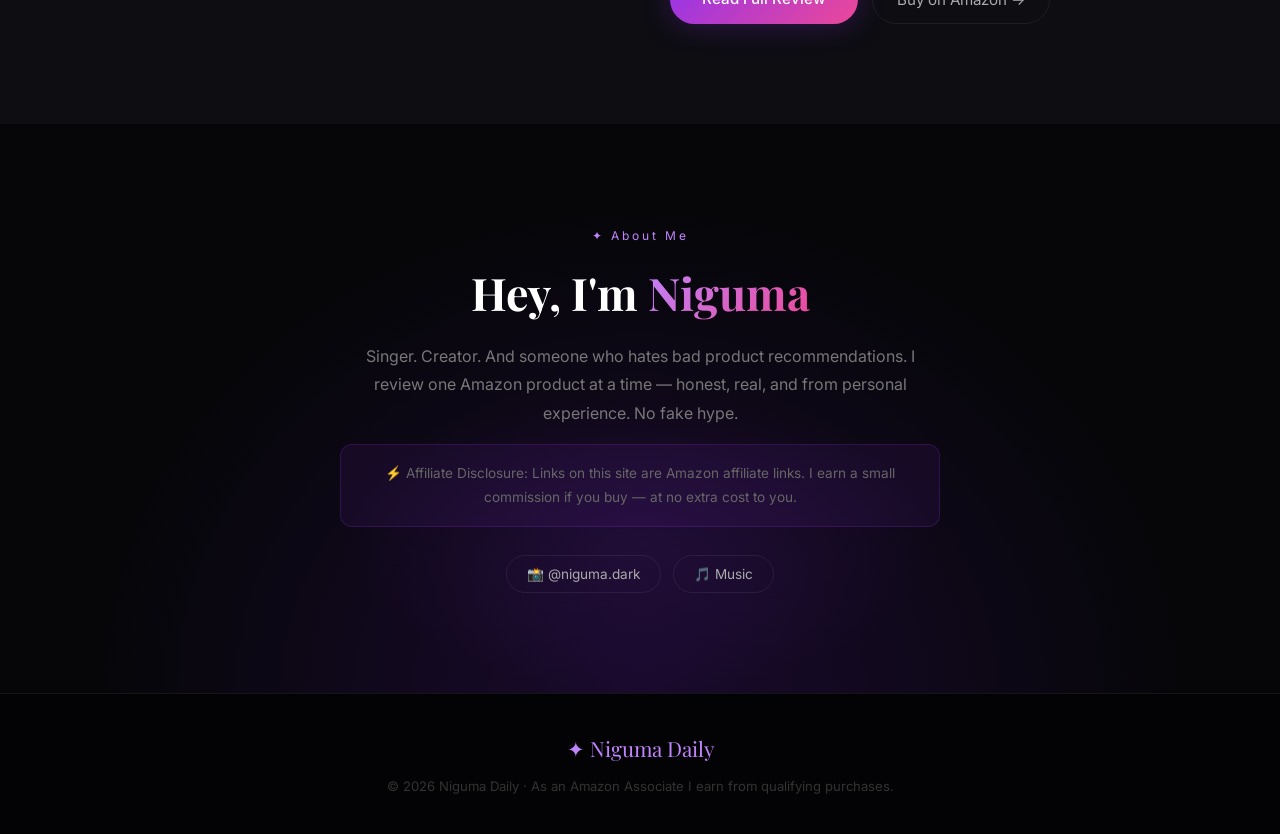
==== commit 9bc3f2d2: "Complete redesign - single product focus + full blog review" ====
--- a/index.html
+++ b/index.html
@@ -3,23 +3,18 @@
 <head>
     <meta charset="UTF-8">
     <meta name="viewport" content="width=device-width, initial-scale=1.0">
-    <title>Niguma Daily — Fashion & Lifestyle</title>
-    <meta name="description" content="Niguma Daily — Dark aesthetic fashion, cute dresses, and lifestyle reviews. Real picks, honest opinions.">
+    <title>Niguma Daily — Fashion & Lifestyle Picks</title>
+    <meta name="description" content="Niguma Daily — Honest Amazon product reviews. Dark aesthetic fashion and lifestyle picks.">
     <link href="https://fonts.googleapis.com/css2?family=Playfair+Display:ital,wght@0,400;0,700;1,400&family=Inter:wght@300;400;500&display=swap" rel="stylesheet">
     <link rel="stylesheet" href="./style.css">
 </head>
 <body>
-
-    <!-- Cursor glow -->
     <div class="cursor-glow" id="cursorGlow"></div>
 
-    <!-- Navbar -->
     <nav class="navbar" id="navbar">
         <div class="nav-logo">✦ Niguma Daily</div>
         <div class="nav-links">
-            <a href="#picks">Picks</a>
-            <a href="#fashion">Fashion</a>
-            <a href="#lifestyle">Lifestyle</a>
+            <a href="#pick">This Week's Pick</a>
             <a href="#about">About</a>
         </div>
         <div class="nav-tag">Amazon Curated</div>
@@ -30,161 +25,67 @@
         <div class="hero-bg-orb orb1"></div>
         <div class="hero-bg-orb orb2"></div>
         <div class="hero-bg-orb orb3"></div>
-
         <div class="hero-content">
-            <div class="hero-badge">✦ New Picks Every Week</div>
+            <div class="hero-badge">✦ Honest Reviews. Real Picks.</div>
             <h1 class="hero-title">
-                Dark. Feminine.<br>
-                <span class="gradient-text">Unapologetically You.</span>
+                One Product.<br>
+                <span class="gradient-text">100% Honest.</span>
             </h1>
-            <p class="hero-sub">Curated fashion finds, cute dresses & aesthetic lifestyle picks — all on Amazon India.</p>
+            <p class="hero-sub">I test and review one Amazon product at a time — so you always know what you're getting before you buy.</p>
             <div class="hero-btns">
-                <a href="#picks" class="btn-primary">Shop My Picks</a>
-                <a href="#about" class="btn-ghost">My Story →</a>
+                <a href="#pick" class="btn-primary">See This Week's Pick</a>
+                <a href="#about" class="btn-ghost">About Me →</a>
             </div>
         </div>
-
         <div class="hero-scroll">scroll ↓</div>
     </section>
 
-    <!-- Featured Pick Banner -->
-    <section class="featured-banner">
-        <div class="featured-inner">
-            <div class="featured-tag">🔥 This Week's Top Pick</div>
-            <h2>The Dress Everyone's Asking About</h2>
-            <p>A-line silhouette, soft fabric, perfect for any occasion — under ₹999 on Amazon.</p>
-            <a href="#picks" class="btn-primary">See It Now</a>
-        </div>
-    </section>
-
-    <!-- Picks Grid -->
-    <section id="picks" class="section">
+    <!-- Single Featured Product -->
+    <section id="pick" class="section">
         <div class="section-header">
-            <span class="section-tag">Amazon Finds</span>
-            <h2 class="section-title">My Curated Picks</h2>
-            <p class="section-sub">Tested. Tried. Approved by Niguma.</p>
+            <span class="section-tag">⭐ This Week's Pick</span>
+            <h2 class="section-title">Van Heusen Hipster</h2>
+            <p class="section-sub">Dark Assorted — Premium Innerwear on Amazon India</p>
         </div>
 
-        <div class="update-banner">🔥 New picks added every week — follow @niguma.dark for updates!</div>
-
-        <div class="picks-grid">
-
-            <div class="pick-card featured-card">
-                <div class="pick-badge">⭐ Editor's Choice</div>
-                <div class="pick-emoji">🖤</div>
-                <div class="pick-info">
-                    <h3>Van Heusen Hipster — Dark Assorted</h3>
-                    <p>Premium comfort, dark aesthetic vibes. My top pick this season — soft fabric, perfect fit.</p>
-                    <div class="pick-price">Best Deal on Amazon</div>
-                    <a href="./van-heusen-hipster-review.html" class="pick-btn" style="margin-right:12px">Read Review →</a>
-                    <a href="https://amzn.to/4lTySBv" target="_blank" rel="nofollow" class="pick-btn">Buy on Amazon →</a>
+        <div class="single-product">
+            <div class="product-visual">
+                <div class="product-img-box">
+                    <div class="product-brand">VAN HEUSEN</div>
+                    <div class="product-icon-big">🖤</div>
+                    <div class="product-label">Hipster — Dark Assorted</div>
+                    <div class="product-sizes">S &nbsp;·&nbsp; M &nbsp;·&nbsp; L &nbsp;·&nbsp; XL &nbsp;·&nbsp; XXL</div>
+                </div>
+                <div class="product-badge-row">
+                    <span class="pbadge">Premium Cotton</span>
+                    <span class="pbadge">Anti-fade</span>
+                    <span class="pbadge">Dark Aesthetic</span>
                 </div>
             </div>
 
-            <div class="pick-card">
-                <div class="pick-emoji">🖤</div>
-                <div class="pick-info">
-                    <h3>Black Mini Dress</h3>
-                    <p>Dark aesthetic vibes. Perfect for nights out or photoshoots.</p>
-                    <div class="pick-price">From ₹599</div>
-                    <a href="#" class="pick-btn">View on Amazon →</a>
+            <div class="product-details">
+                <div class="product-rating">
+                    <span class="stars">⭐⭐⭐⭐⭐</span>
+                    <span class="rating-num">4.8 / 5</span>
+                    <span class="rating-label">Niguma's Rating</span>
                 </div>
-            </div>
+                <h3 class="product-name">Van Heusen Hipster <span class="gradient-text">Dark Assorted</span></h3>
+                <p class="product-desc">Yeh innerwear meri daily life ka part ban gaya hai. Soft fabric, perfect fit, aur woh dark colors jo kabhi fade nahi hote — yeh sab ek premium brand ka mark hai.</p>
+                <p class="product-desc">Agar tum ek aise innerwear ki talash mein ho jo dinn bhar comfortable rahe aur stylish bhi lage — yeh wahi hai.</p>
 
-            <div class="pick-card">
-                <div class="pick-emoji">💜</div>
-                <div class="pick-info">
-                    <h3>Velvet Wrap Dress</h3>
-                    <p>Luxe feel, budget price. This one sold out last time I posted it.</p>
-                    <div class="pick-price">From ₹899</div>
-                    <a href="#" class="pick-btn">View on Amazon →</a>
+                <div class="mini-pros">
+                    <div class="mini-pro">✅ All-day comfort</div>
+                    <div class="mini-pro">✅ Dark colors don't fade</div>
+                    <div class="mini-pro">✅ Strong elastic waistband</div>
+                    <div class="mini-pro">✅ Breathable fabric</div>
+                    <div class="mini-pro">✅ Machine washable</div>
+                    <div class="mini-pro">✅ Premium brand quality</div>
                 </div>
-            </div>
 
-            <div class="pick-card">
-                <div class="pick-emoji">🌸</div>
-                <div class="pick-info">
-                    <h3>Cottagecore Sundress</h3>
-                    <p>Light, breezy, and effortlessly cute. My go-to summer pick.</p>
-                    <div class="pick-price">From ₹649</div>
-                    <a href="#" class="pick-btn">View on Amazon →</a>
+                <div class="product-ctas">
+                    <a href="./van-heusen-hipster-review.html" class="btn-primary">Read Full Review</a>
+                    <a href="https://amzn.to/4lTySBv" target="_blank" rel="nofollow" class="btn-ghost">Buy on Amazon →</a>
                 </div>
-            </div>
-
-            <div class="pick-card">
-                <div class="pick-emoji">✨</div>
-                <div class="pick-info">
-                    <h3>Sequin Party Dress</h3>
-                    <p>Shimmer and shine. Looks ₹5000, costs under ₹999.</p>
-                    <div class="pick-price">From ₹899</div>
-                    <a href="#" class="pick-btn">View on Amazon →</a>
-                </div>
-            </div>
-
-            <div class="pick-card coming-card">
-                <div class="pick-emoji">🔮</div>
-                <div class="pick-info">
-                    <h3>More Coming Soon</h3>
-                    <p>New picks drop every Monday. Follow @niguma.dark for updates.</p>
-                    <a href="#" class="pick-btn">Follow on Instagram →</a>
-                </div>
-            </div>
-
-        </div>
-    </section>
-
-    <!-- Fashion Section -->
-    <section id="fashion" class="section dark-section">
-        <div class="section-header">
-            <span class="section-tag">Style Guide</span>
-            <h2 class="section-title">Fashion Categories</h2>
-        </div>
-
-        <div class="cat-grid">
-            <div class="cat-card">
-                <div class="cat-icon">👗</div>
-                <h3>Dresses</h3>
-                <p>Mini, midi, maxi — all styles curated for every mood.</p>
-            </div>
-            <div class="cat-card">
-                <div class="cat-icon">👜</div>
-                <h3>Accessories</h3>
-                <p>Bags, jewellery, belts — the finishing touches that make an outfit.</p>
-            </div>
-            <div class="cat-card">
-                <div class="cat-icon">👠</div>
-                <h3>Footwear</h3>
-                <p>From chunky boots to strappy heels — dark to dreamy.</p>
-            </div>
-            <div class="cat-card">
-                <div class="cat-icon">🧴</div>
-                <h3>Beauty</h3>
-                <p>Skincare, makeup, and everything that makes you glow.</p>
-            </div>
-        </div>
-    </section>
-
-    <!-- Lifestyle -->
-    <section id="lifestyle" class="section">
-        <div class="section-header">
-            <span class="section-tag">Beyond Fashion</span>
-            <h2 class="section-title">Lifestyle Picks</h2>
-        </div>
-        <div class="lifestyle-grid">
-            <div class="life-card">
-                <span>🏠</span>
-                <h3>Room Decor</h3>
-                <p>Aesthetic room setups on a budget.</p>
-            </div>
-            <div class="life-card">
-                <span>📚</span>
-                <h3>Self-Care</h3>
-                <p>Books, journals, wellness picks.</p>
-            </div>
-            <div class="life-card">
-                <span>🎧</span>
-                <h3>Tech & Music</h3>
-                <p>Headphones, lights, and studio gear.</p>
             </div>
         </div>
     </section>
@@ -195,8 +96,8 @@
         <div class="about-content">
             <div class="about-badge">✦ About Me</div>
             <h2>Hey, I'm <span class="gradient-text">Niguma</span></h2>
-            <p>Singer. Creator. Fashion obsessive. I curate the best fashion finds on Amazon so you don't have to scroll for hours. Every pick is something I'd actually wear or buy myself.</p>
-            <p class="disclaimer">⚡ Affiliate Disclosure: Some links on this site are Amazon affiliate links. If you buy through them, I earn a small commission at no extra cost to you.</p>
+            <p>Singer. Creator. And someone who hates bad product recommendations. I review one Amazon product at a time — honest, real, and from personal experience. No fake hype.</p>
+            <p class="disclaimer">⚡ Affiliate Disclosure: Links on this site are Amazon affiliate links. I earn a small commission if you buy — at no extra cost to you.</p>
             <div class="social-row">
                 <a href="#" class="social-pill">📸 @niguma.dark</a>
                 <a href="#" class="social-pill">🎵 Music</a>
@@ -204,11 +105,9 @@
         </div>
     </section>
 
-    <!-- Footer -->
     <footer>
         <div class="footer-logo">✦ Niguma Daily</div>
-        <p>© 2026 Niguma Daily · Amazon Associate · All picks are personal recommendations.</p>
-        <p style="margin-top:8px; color:#333;">As an Amazon Associate I earn from qualifying purchases.</p>
+        <p>© 2026 Niguma Daily · As an Amazon Associate I earn from qualifying purchases.</p>
     </footer>
 
     <script src="./script.js"></script>
--- a/style.css
+++ b/style.css
@@ -377,13 +377,137 @@
     50% { transform: translateX(-50%) translateY(6px); }
 }
 
+/* SINGLE PRODUCT */
+.single-product {
+    display: grid;
+    grid-template-columns: 1fr 1fr;
+    gap: 60px;
+    max-width: 1000px;
+    margin: 0 auto;
+    align-items: center;
+}
+
+.product-img-box {
+    background: linear-gradient(135deg, rgba(147,51,234,0.12), rgba(236,72,153,0.06));
+    border: 1px solid rgba(147,51,234,0.25);
+    border-radius: 24px;
+    padding: 50px 30px;
+    text-align: center;
+    position: relative;
+    overflow: hidden;
+}
+
+.product-img-box::before {
+    content: '';
+    position: absolute;
+    width: 200px; height: 200px;
+    background: radial-gradient(circle, rgba(147,51,234,0.15) 0%, transparent 70%);
+    top: -50px; right: -50px;
+    border-radius: 50%;
+}
+
+.product-brand {
+    font-size: 0.75rem;
+    letter-spacing: 4px;
+    color: var(--purple-light);
+    margin-bottom: 20px;
+    font-weight: 600;
+}
+
+.product-icon-big { font-size: 6rem; margin-bottom: 20px; }
+
+.product-label {
+    color: #fff;
+    font-family: 'Playfair Display', serif;
+    font-size: 1.1rem;
+    margin-bottom: 12px;
+}
+
+.product-sizes {
+    color: #555;
+    font-size: 0.82rem;
+    letter-spacing: 2px;
+    margin-bottom: 20px;
+}
+
+.product-badge-row {
+    display: flex;
+    gap: 8px;
+    flex-wrap: wrap;
+    justify-content: center;
+    margin-top: 16px;
+}
+
+.pbadge {
+    background: rgba(147,51,234,0.15);
+    border: 1px solid rgba(147,51,234,0.3);
+    color: var(--purple-light);
+    font-size: 0.72rem;
+    padding: 4px 12px;
+    border-radius: 50px;
+    letter-spacing: 0.5px;
+}
+
+.product-rating {
+    display: flex;
+    align-items: center;
+    gap: 12px;
+    margin-bottom: 20px;
+}
+
+.stars { font-size: 1rem; }
+
+.rating-num {
+    font-size: 1.1rem;
+    color: #fff;
+    font-weight: 600;
+}
+
+.rating-label { color: #555; font-size: 0.82rem; }
+
+.product-name {
+    font-family: 'Playfair Display', serif;
+    font-size: 2rem;
+    color: #fff;
+    margin-bottom: 16px;
+    line-height: 1.2;
+}
+
+.product-desc {
+    color: #777;
+    font-size: 0.95rem;
+    line-height: 1.8;
+    margin-bottom: 14px;
+}
+
+.mini-pros {
+    display: grid;
+    grid-template-columns: 1fr 1fr;
+    gap: 8px;
+    margin: 24px 0;
+}
+
+.mini-pro {
+    color: #888;
+    font-size: 0.85rem;
+}
+
+.product-ctas {
+    display: flex;
+    gap: 14px;
+    flex-wrap: wrap;
+    margin-top: 28px;
+}
+
 /* MOBILE */
 @media (max-width: 768px) {
     .navbar { padding: 16px 20px; }
     .nav-links { display: none; }
     .hero-title { font-size: 2.8rem; }
     .section { padding: 60px 20px; }
-    .featured-banner { padding: 50px 20px; }
     .about-section { padding: 60px 20px; }
     .hero-btns { flex-direction: column; align-items: center; }
-}
+    .single-product { grid-template-columns: 1fr; gap: 30px; }
+    .mini-pros { grid-template-columns: 1fr; }
+    .product-ctas { flex-direction: column; }
+}
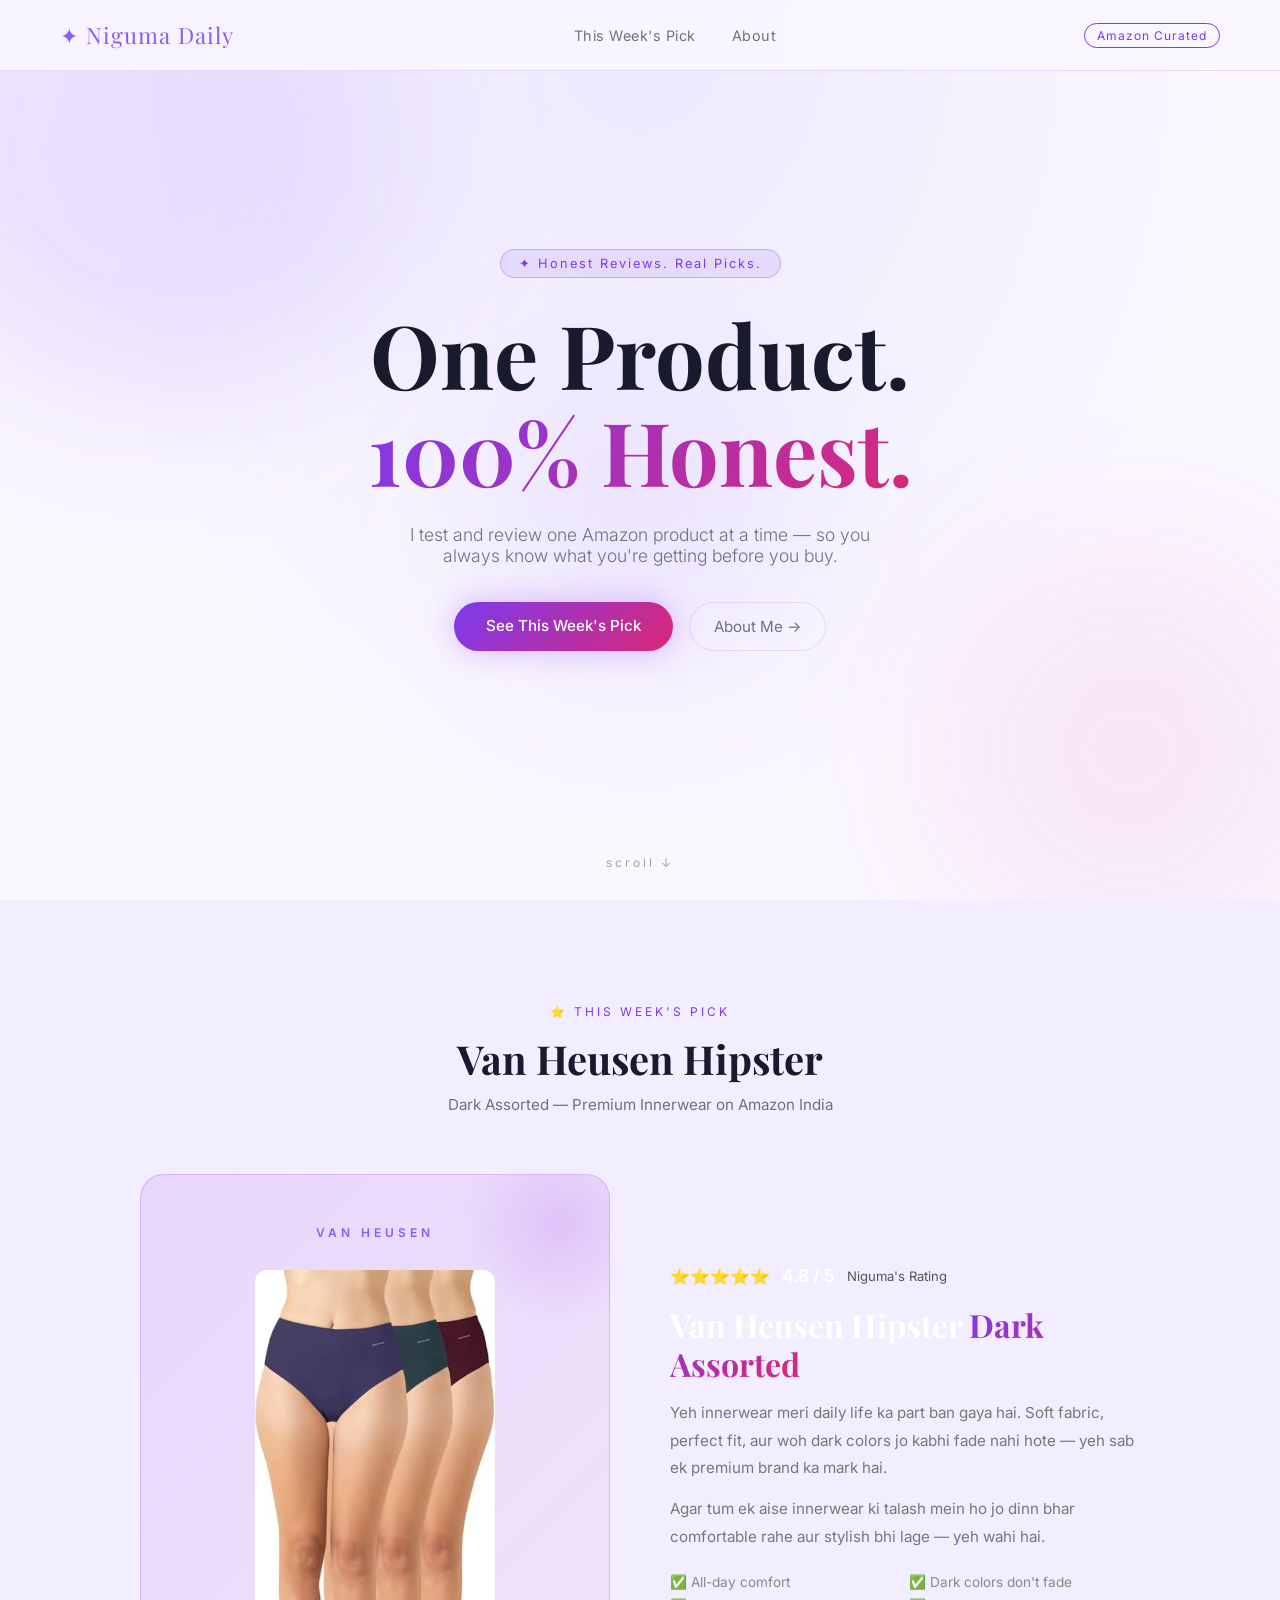
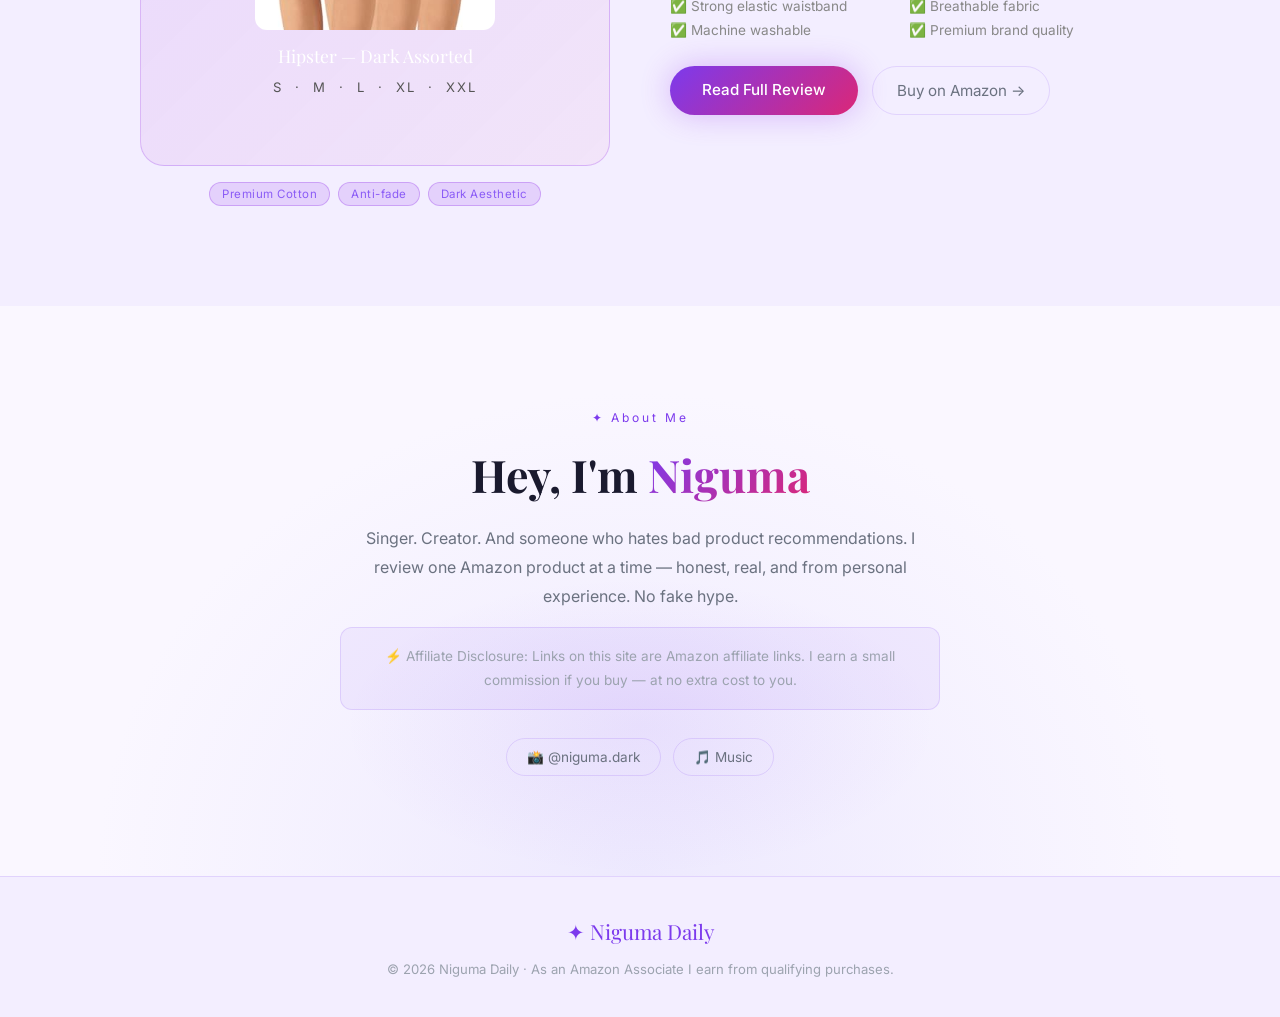
==== commit aada987b: "Light theme + real product image added" ====
--- a/index.html
+++ b/index.html
@@ -52,7 +52,7 @@
             <div class="product-visual">
                 <div class="product-img-box">
                     <div class="product-brand">VAN HEUSEN</div>
-                    <div class="product-icon-big">🖤</div>
+                    <img src="./product.jpg" alt="Van Heusen Hipster Dark Assorted" style="width:100%;max-width:240px;border-radius:12px;margin:10px 0;position:relative;z-index:1;">
                     <div class="product-label">Hipster — Dark Assorted</div>
                     <div class="product-sizes">S &nbsp;·&nbsp; M &nbsp;·&nbsp; L &nbsp;·&nbsp; XL &nbsp;·&nbsp; XXL</div>
                 </div>
--- a/style.css
+++ b/style.css
@@ -1,17 +1,17 @@
-/* ===== NIGUMA DAILY — SEXY DARK AESTHETIC ===== */
+/* ===== NIGUMA DAILY — LIGHT AESTHETIC ===== */
 
 @import url('https://fonts.googleapis.com/css2?family=Playfair+Display:ital,wght@0,400;0,700;1,400&family=Inter:wght@300;400;500&display=swap');
 
 * { margin: 0; padding: 0; box-sizing: border-box; }
 
 :root {
-    --purple: #9333ea;
-    --purple-light: #c084fc;
-    --pink: #ec4899;
-    --bg: #060609;
-    --bg2: #0d0d12;
-    --glass: rgba(255,255,255,0.04);
-    --border: rgba(255,255,255,0.07);
+    --purple: #7c3aed;
+    --purple-light: #8b5cf6;
+    --pink: #db2777;
+    --bg: #faf7ff;
+    --bg2: #f3eeff;
+    --glass: rgba(124,58,237,0.06);
+    --border: rgba(124,58,237,0.15);
 }
 
 html { scroll-behavior: smooth; }
@@ -19,14 +19,14 @@
 body {
     font-family: 'Inter', sans-serif;
     background: var(--bg);
-    color: #e0e0e0;
+    color: #1a1a2e;
     overflow-x: hidden;
 }
 
 /* CURSOR GLOW */
 .cursor-glow {
     width: 300px; height: 300px;
-    background: radial-gradient(circle, rgba(147,51,234,0.12) 0%, transparent 70%);
+    background: radial-gradient(circle, rgba(124,58,237,0.1) 0%, transparent 70%);
     position: fixed; border-radius: 50%;
     pointer-events: none; z-index: 0;
     transform: translate(-50%, -50%);
@@ -38,7 +38,7 @@
     display: flex; align-items: center; justify-content: space-between;
     padding: 20px 60px;
     position: fixed; top: 0; left: 0; right: 0; z-index: 1000;
-    background: rgba(6,6,9,0.8);
+    background: rgba(250,247,255,0.9);
     backdrop-filter: blur(20px);
     border-bottom: 1px solid var(--border);
     transition: all 0.3s;
@@ -53,15 +53,15 @@
 }
 
 .nav-links a {
-    color: #999; text-decoration: none;
+    color: #6b7280; text-decoration: none;
     margin-left: 32px; font-size: 0.9rem;
     font-weight: 400; letter-spacing: 0.5px;
     transition: color 0.2s;
 }
-.nav-links a:hover { color: #fff; }
+.nav-links a:hover { color: #1a1a2e; }
 
 .nav-tag {
-    font-size: 0.75rem; color: var(--purple-light);
+    font-size: 0.75rem; color: var(--purple);
     border: 1px solid var(--purple);
     padding: 4px 12px; border-radius: 50px;
     letter-spacing: 1px;
@@ -72,24 +72,24 @@
     min-height: 100vh;
     display: flex; align-items: center; justify-content: center;
     text-align: center; position: relative; overflow: hidden;
-    background: radial-gradient(ellipse at 50% 0%, #1a0a2e 0%, var(--bg) 60%);
+    background: radial-gradient(ellipse at 50% 0%, #ede9fe 0%, var(--bg) 65%);
 }
 
 .hero-bg-orb {
     position: absolute; border-radius: 50%;
     filter: blur(80px); pointer-events: none;
 }
-.orb1 { width: 500px; height: 500px; background: rgba(147,51,234,0.15); top: -100px; left: -100px; }
-.orb2 { width: 400px; height: 400px; background: rgba(236,72,153,0.1); bottom: -50px; right: -50px; }
-.orb3 { width: 300px; height: 300px; background: rgba(192,132,252,0.08); top: 40%; left: 50%; transform: translateX(-50%); }
+.orb1 { width: 500px; height: 500px; background: rgba(124,58,237,0.12); top: -100px; left: -100px; }
+.orb2 { width: 400px; height: 400px; background: rgba(219,39,119,0.07); bottom: -50px; right: -50px; }
+.orb3 { width: 300px; height: 300px; background: rgba(139,92,246,0.08); top: 40%; left: 50%; transform: translateX(-50%); }
 
 .hero-content { position: relative; z-index: 1; max-width: 750px; padding: 20px; }
 
 .hero-badge {
     display: inline-block;
-    background: rgba(147,51,234,0.15);
-    border: 1px solid rgba(147,51,234,0.4);
-    color: var(--purple-light); font-size: 0.8rem;
+    background: rgba(124,58,237,0.1);
+    border: 1px solid rgba(124,58,237,0.3);
+    color: var(--purple); font-size: 0.8rem;
     padding: 6px 18px; border-radius: 50px;
     letter-spacing: 2px; margin-bottom: 28px;
     animation: fadeDown 0.6s ease;
@@ -98,20 +98,20 @@
 .hero-title {
     font-family: 'Playfair Display', serif;
     font-size: clamp(3rem, 7vw, 5.5rem);
-    color: #fff; line-height: 1.1;
+    color: #1a1a2e; line-height: 1.1;
     margin-bottom: 24px;
     animation: fadeDown 0.8s ease;
 }
 
 .gradient-text {
-    background: linear-gradient(135deg, var(--purple-light), var(--pink));
+    background: linear-gradient(135deg, var(--purple), var(--pink));
     -webkit-background-clip: text;
     -webkit-text-fill-color: transparent;
     background-clip: text;
 }
 
 .hero-sub {
-    color: #888; font-size: 1.1rem; font-weight: 300;
+    color: #6b7280; font-size: 1.1rem; font-weight: 300;
     max-width: 520px; margin: 0 auto 36px;
     animation: fadeDown 1s ease;
 }
@@ -129,71 +129,47 @@
 .btn-primary:hover { transform: translateY(-2px); box-shadow: 0 0 50px rgba(147,51,234,0.5); }
 
 .btn-ghost {
-    color: #aaa; text-decoration: none;
+    color: #6b7280; text-decoration: none;
     padding: 14px 24px; border-radius: 50px;
     border: 1px solid var(--border); font-size: 0.95rem;
     transition: all 0.2s;
 }
-.btn-ghost:hover { color: #fff; border-color: #555; }
+.btn-ghost:hover { color: #1a1a2e; border-color: var(--purple); }
 
 .hero-scroll {
     position: absolute; bottom: 30px; left: 50%; transform: translateX(-50%);
-    color: #444; font-size: 0.75rem; letter-spacing: 3px;
+    color: #9ca3af; font-size: 0.75rem; letter-spacing: 3px;
     animation: bounce 2s infinite;
 }
-
-/* FEATURED BANNER */
-.featured-banner {
-    background: linear-gradient(135deg, #1a0530, #0d0018);
-    border-top: 1px solid rgba(147,51,234,0.2);
-    border-bottom: 1px solid rgba(147,51,234,0.2);
-    padding: 60px 60px;
-    text-align: center;
-}
-
-.featured-inner { max-width: 600px; margin: 0 auto; }
-
-.featured-tag {
-    display: inline-block; color: var(--pink);
-    font-size: 0.85rem; letter-spacing: 2px;
-    margin-bottom: 16px;
-}
-
-.featured-inner h2 {
-    font-family: 'Playfair Display', serif;
-    font-size: 2.2rem; color: #fff; margin-bottom: 12px;
-}
-
-.featured-inner p { color: #888; margin-bottom: 24px; }
 
 /* SECTIONS */
 .section { padding: 100px 60px; background: var(--bg2); }
-.dark-section { background: var(--bg); }
+.dark-section { background: #f0eaff; }
 
 .section-header { text-align: center; margin-bottom: 60px; }
 
 .section-tag {
     font-size: 0.75rem; letter-spacing: 3px;
-    color: var(--purple-light); text-transform: uppercase;
+    color: var(--purple); text-transform: uppercase;
 }
 
 .section-title {
     font-family: 'Playfair Display', serif;
-    font-size: 2.5rem; color: #fff;
+    font-size: 2.5rem; color: #1a1a2e;
     margin: 12px 0 10px;
 }
 
-.section-sub { color: #666; font-size: 0.95rem; }
+.section-sub { color: #6b7280; font-size: 0.95rem; }
 
 /* UPDATE BANNER */
 .update-banner {
     text-align: center;
-    background: linear-gradient(135deg, rgba(147,51,234,0.15), rgba(236,72,153,0.1));
-    border: 1px solid rgba(147,51,234,0.3);
+    background: linear-gradient(135deg, rgba(124,58,237,0.08), rgba(219,39,119,0.06));
+    border: 1px solid rgba(124,58,237,0.2);
     border-radius: 50px;
     padding: 12px 24px;
     font-size: 0.88rem;
-    color: var(--purple-light);
+    color: var(--purple);
     max-width: 500px;
     margin: 0 auto 40px;
     letter-spacing: 0.5px;
@@ -207,33 +183,24 @@
 }
 
 .pick-card {
-    background: var(--glass);
+    background: #fff;
     border: 1px solid var(--border);
     border-radius: 20px; padding: 32px;
     position: relative; overflow: hidden;
     transition: all 0.3s;
-    backdrop-filter: blur(10px);
-}
-
-.pick-card::before {
-    content: '';
-    position: absolute; top: 0; left: 0; right: 0;
-    height: 1px;
-    background: linear-gradient(90deg, transparent, rgba(147,51,234,0.5), transparent);
+    box-shadow: 0 2px 20px rgba(124,58,237,0.06);
 }
 
 .pick-card:hover {
     transform: translateY(-6px);
-    border-color: rgba(147,51,234,0.4);
-    box-shadow: 0 20px 60px rgba(0,0,0,0.4), 0 0 40px rgba(147,51,234,0.1);
+    border-color: rgba(124,58,237,0.4);
+    box-shadow: 0 20px 40px rgba(124,58,237,0.15);
 }
 
 .featured-card {
-    border-color: rgba(147,51,234,0.3);
-    background: linear-gradient(135deg, rgba(147,51,234,0.1), rgba(236,72,153,0.05));
-}
-
-.coming-card { opacity: 0.6; }
+    border-color: rgba(124,58,237,0.3);
+    background: linear-gradient(135deg, rgba(124,58,237,0.05), rgba(219,39,119,0.03));
+}
 
 .pick-badge {
     position: absolute; top: 16px; right: 16px;
@@ -246,7 +213,7 @@
 
 .pick-info h3 {
     font-family: 'Playfair Display', serif;
-    font-size: 1.2rem; color: #fff; margin-bottom: 8px;
+    font-size: 1.2rem; color: #1a1a2e; margin-bottom: 8px;
 }
 
 .pick-info p { color: #777; font-size: 0.9rem; margin-bottom: 16px; }
@@ -284,87 +251,68 @@
 }
 
 .cat-icon { font-size: 2.5rem; margin-bottom: 16px; }
-.cat-card h3 { color: #fff; font-size: 1.1rem; margin-bottom: 10px; }
-.cat-card p { color: #666; font-size: 0.88rem; }
-
-/* LIFESTYLE */
-.lifestyle-grid {
-    display: grid;
-    grid-template-columns: repeat(auto-fit, minmax(200px, 1fr));
-    gap: 20px; max-width: 800px; margin: 0 auto;
-}
-
-.life-card {
-    background: var(--glass);
-    border: 1px solid var(--border);
-    border-radius: 16px; padding: 28px;
-    text-align: center; transition: all 0.3s;
-}
-
-.life-card:hover { border-color: rgba(236,72,153,0.4); transform: translateY(-4px); }
-.life-card span { font-size: 2rem; display: block; margin-bottom: 12px; }
-.life-card h3 { color: #fff; margin-bottom: 8px; }
-.life-card p { color: #666; font-size: 0.88rem; }
+.cat-card h3 { color: #1a1a2e; font-size: 1.1rem; margin-bottom: 10px; }
+.cat-card p { color: #6b7280; font-size: 0.88rem; }
 
 /* ABOUT */
 .about-section {
-    background: radial-gradient(ellipse at 50% 100%, #1a0a2e 0%, var(--bg) 60%);
+    background: radial-gradient(ellipse at 50% 100%, #ede9fe 0%, var(--bg) 60%);
     padding: 100px 60px; text-align: center;
     position: relative; overflow: hidden;
 }
 
 .about-glow {
     position: absolute; width: 600px; height: 300px;
-    background: radial-gradient(ellipse, rgba(147,51,234,0.1) 0%, transparent 70%);
+    background: radial-gradient(ellipse, rgba(124,58,237,0.08) 0%, transparent 70%);
     bottom: 0; left: 50%; transform: translateX(-50%);
 }
 
 .about-content { max-width: 600px; margin: 0 auto; position: relative; z-index: 1; }
 
 .about-badge {
-    display: inline-block; color: var(--purple-light);
+    display: inline-block; color: var(--purple);
     font-size: 0.75rem; letter-spacing: 3px;
     margin-bottom: 20px;
 }
 
 .about-content h2 {
     font-family: 'Playfair Display', serif;
-    font-size: 2.8rem; color: #fff; margin-bottom: 20px;
-}
-
-.about-content p { color: #777; font-size: 1rem; margin-bottom: 16px; line-height: 1.8; }
+    font-size: 2.8rem; color: #1a1a2e; margin-bottom: 20px;
+}
+
+.about-content p { color: #6b7280; font-size: 1rem; margin-bottom: 16px; line-height: 1.8; }
 
 .disclaimer {
-    background: rgba(147,51,234,0.08);
-    border: 1px solid rgba(147,51,234,0.2);
+    background: rgba(124,58,237,0.06);
+    border: 1px solid rgba(124,58,237,0.15);
     border-radius: 12px; padding: 16px;
-    font-size: 0.85rem !important; color: #666 !important;
+    font-size: 0.85rem !important; color: #9ca3af !important;
 }
 
 .social-row { display: flex; gap: 12px; justify-content: center; margin-top: 28px; }
 
 .social-pill {
-    color: #aaa; text-decoration: none;
+    color: #6b7280; text-decoration: none;
     border: 1px solid var(--border); padding: 10px 20px;
     border-radius: 50px; font-size: 0.85rem;
     transition: all 0.2s;
 }
-.social-pill:hover { color: #fff; border-color: var(--purple); }
+.social-pill:hover { color: var(--purple); border-color: var(--purple); }
 
 /* FOOTER */
 footer {
-    background: #030305;
+    background: #f3eeff;
     text-align: center; padding: 40px 20px;
     border-top: 1px solid var(--border);
 }
 
 .footer-logo {
     font-family: 'Playfair Display', serif;
-    font-size: 1.3rem; color: var(--purple-light);
+    font-size: 1.3rem; color: var(--purple);
     margin-bottom: 16px;
 }
 
-footer p { color: #333; font-size: 0.82rem; }
+footer p { color: #9ca3af; font-size: 0.82rem; }
 
 /* ANIMATIONS */
 @keyframes fadeDown {
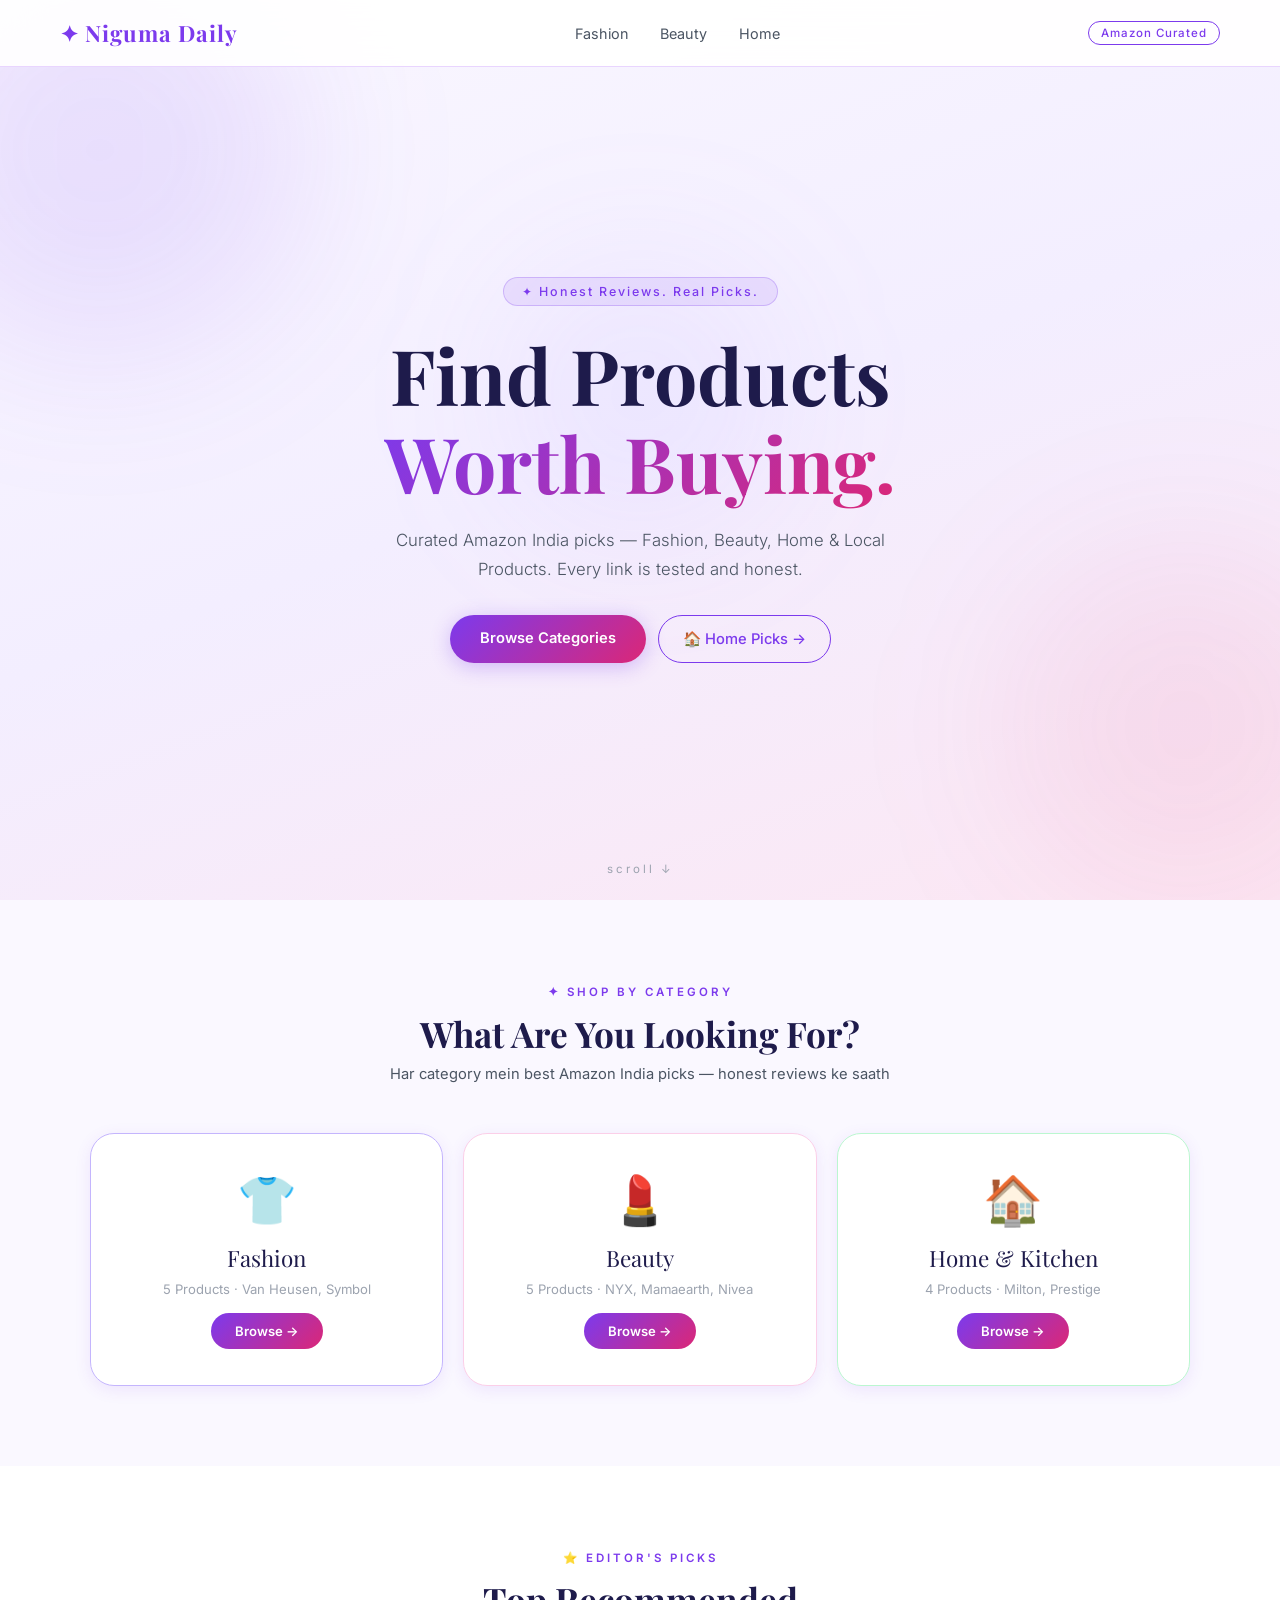
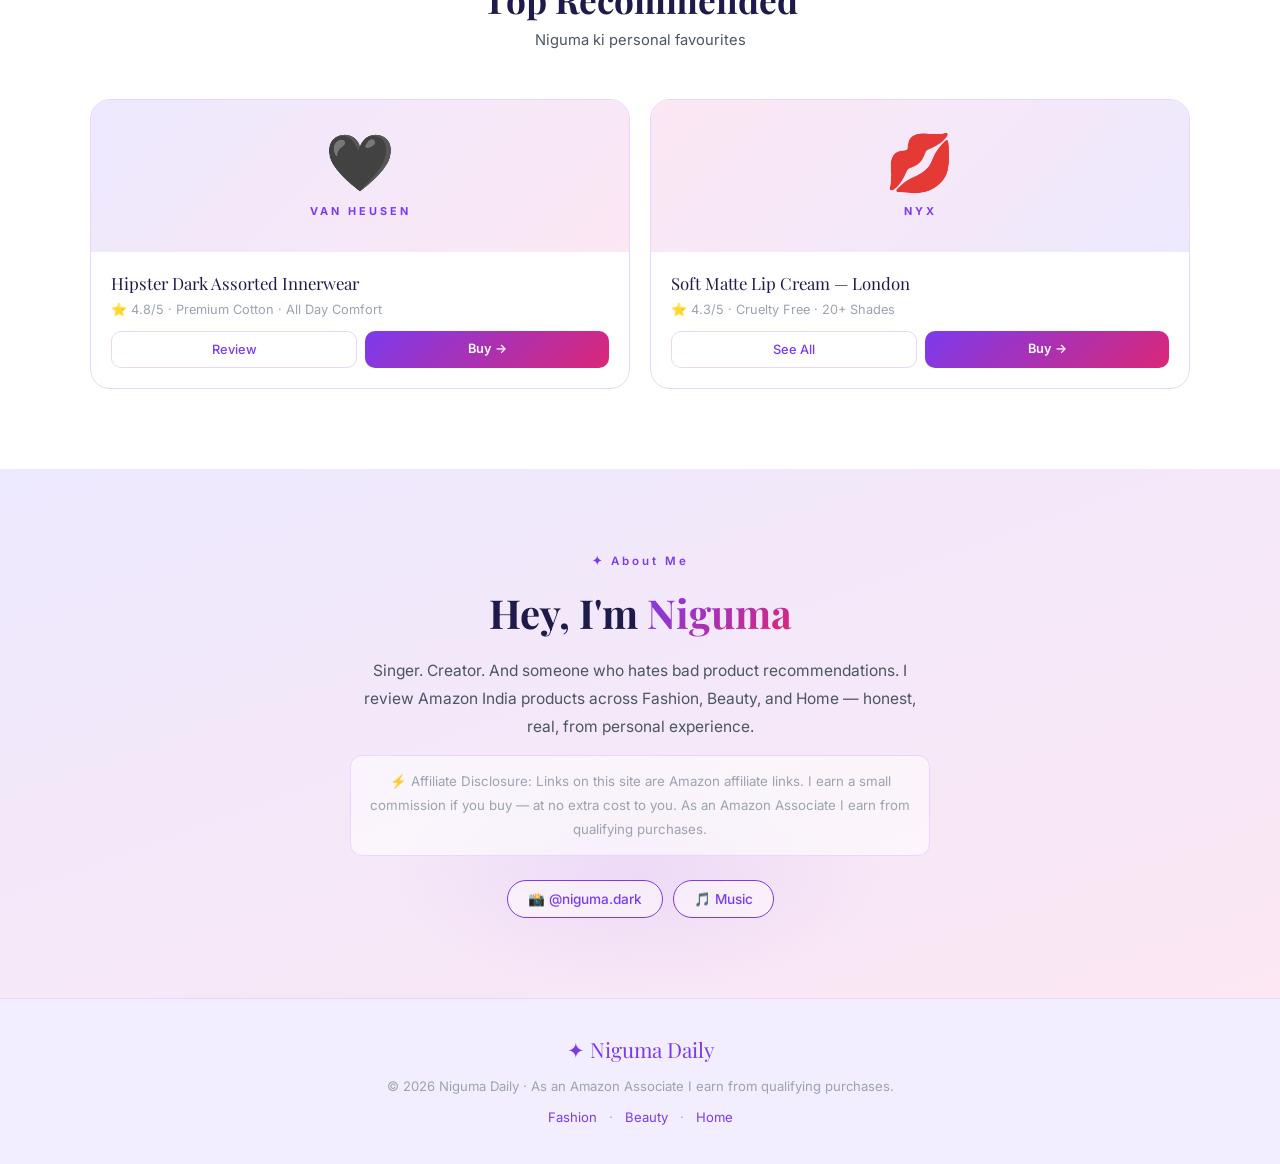
==== commit 73a8479a: "Complete website rebuild: Fashion, Beauty, Home & Kitchen categories with 15 affiliate products" ====
--- a/index.html
+++ b/index.html
@@ -3,113 +3,156 @@
 <head>
     <meta charset="UTF-8">
     <meta name="viewport" content="width=device-width, initial-scale=1.0">
-    <title>Niguma Daily — Fashion & Lifestyle Picks</title>
-    <meta name="description" content="Niguma Daily — Honest Amazon product reviews. Dark aesthetic fashion and lifestyle picks.">
-    <link href="https://fonts.googleapis.com/css2?family=Playfair+Display:ital,wght@0,400;0,700;1,400&family=Inter:wght@300;400;500&display=swap" rel="stylesheet">
+    <title>Niguma Daily — Honest Amazon Reviews India</title>
+    <meta name="description" content="Honest Amazon product reviews — Fashion, Beauty, Home & Kitchen. Best picks for India. Curated by Niguma.">
+    <link href="https://fonts.googleapis.com/css2?family=Playfair+Display:ital,wght@0,400;0,700;1,400&family=Inter:wght@300;400;500;600&display=swap" rel="stylesheet">
     <link rel="stylesheet" href="./style.css">
+    <style>
+        .cat-grid { display: grid; grid-template-columns: repeat(auto-fit, minmax(240px, 1fr)); gap: 20px; max-width: 1100px; margin: 0 auto; }
+        .cat-card { background: #fff; border: 1.5px solid var(--border); border-radius: 24px; padding: 36px 28px; text-align: center; text-decoration: none; transition: all 0.3s; box-shadow: 0 4px 16px var(--shadow); display: block; }
+        .cat-card:hover { transform: translateY(-6px); box-shadow: 0 12px 40px var(--shadow); border-color: var(--purple); }
+        .cat-icon { font-size: 3rem; margin-bottom: 14px; display: block; }
+        .cat-name { font-family: 'Playfair Display', serif; font-size: 1.4rem; color: var(--text); margin-bottom: 8px; }
+        .cat-count { color: var(--text-light); font-size: 0.82rem; margin-bottom: 16px; }
+        .cat-btn { display: inline-block; background: linear-gradient(135deg, var(--purple), var(--pink)); color: #fff; padding: 10px 24px; border-radius: 50px; font-size: 0.82rem; font-weight: 600; }
+        .cat-card.fashion { border-color: #c4b5fd; }
+        .cat-card.fashion:hover { border-color: var(--purple); }
+        .cat-card.beauty { border-color: #fbcfe8; }
+        .cat-card.beauty:hover { border-color: var(--pink); }
+        .cat-card.home { border-color: #bbf7d0; }
+        .cat-card.home:hover { border-color: #16a34a; }
+        .cat-card.local { border-color: #fde68a; }
+        .cat-card.local:hover { border-color: #ca8a04; }
+        .featured-grid { display: grid; grid-template-columns: repeat(auto-fit, minmax(280px, 1fr)); gap: 20px; max-width: 1100px; margin: 0 auto; }
+        .feat-prod { background: #fff; border: 1.5px solid var(--border); border-radius: 20px; overflow: hidden; transition: all 0.3s; }
+        .feat-prod:hover { transform: translateY(-4px); box-shadow: 0 10px 30px var(--shadow); }
+        .fp-top { padding: 28px; text-align: center; background: linear-gradient(135deg, var(--purple-light), #fce7f3); }
+        .fp-emoji { font-size: 3.5rem; display: block; margin-bottom: 8px; }
+        .fp-brand { font-size: 0.68rem; letter-spacing: 3px; color: var(--purple); font-weight: 700; margin-bottom: 6px; }
+        .fp-body { padding: 20px; }
+        .fp-name { font-family: 'Playfair Display', serif; font-size: 1.05rem; color: var(--text); margin-bottom: 8px; }
+        .fp-rating { font-size: 0.8rem; color: var(--text-light); margin-bottom: 14px; }
+        .fp-links { display: flex; gap: 8px; }
+        .fp-buy { flex: 1; background: linear-gradient(135deg, var(--purple), var(--pink)); color: #fff; padding: 10px; border-radius: 10px; text-decoration: none; font-size: 0.8rem; font-weight: 600; text-align: center; }
+        .fp-review { flex: 1; border: 1.5px solid var(--border); color: var(--purple); padding: 10px; border-radius: 10px; text-decoration: none; font-size: 0.8rem; font-weight: 500; text-align: center; }
+        @media(max-width:768px) { .cat-grid { grid-template-columns: 1fr 1fr; gap: 12px; } .cat-card { padding: 24px 16px; } .cat-icon { font-size: 2.2rem; } .cat-name { font-size: 1.1rem; } }
+        @media(max-width:400px) { .cat-grid { grid-template-columns: 1fr; } }
+    </style>
 </head>
 <body>
-    <div class="cursor-glow" id="cursorGlow"></div>
+<div class="cursor-glow" id="cursorGlow"></div>
 
-    <nav class="navbar" id="navbar">
-        <div class="nav-logo">✦ Niguma Daily</div>
-        <div class="nav-links">
-            <a href="#pick">This Week's Pick</a>
-            <a href="#about">About</a>
+<nav class="navbar" id="navbar">
+    <div class="nav-logo">✦ Niguma Daily</div>
+    <div class="nav-links">
+        <a href="./fashion.html">Fashion</a>
+        <a href="./beauty.html">Beauty</a>
+        <a href="./home.html">Home</a>
+    </div>
+    <div class="nav-tag">Amazon Curated</div>
+</nav>
+
+<section class="hero">
+    <div class="hero-bg-orb orb1"></div>
+    <div class="hero-bg-orb orb2"></div>
+    <div class="hero-bg-orb orb3"></div>
+    <div class="hero-content">
+        <div class="hero-badge">✦ Honest Reviews. Real Picks.</div>
+        <h1 class="hero-title">Find Products<br><span class="gradient-text">Worth Buying.</span></h1>
+        <p class="hero-sub">Curated Amazon India picks — Fashion, Beauty, Home & Local Products. Every link is tested and honest.</p>
+        <div class="hero-btns">
+            <a href="#categories" class="btn-primary">Browse Categories</a>
+            <a href="./home.html" class="btn-ghost">🏠 Home Picks →</a>
         </div>
-        <div class="nav-tag">Amazon Curated</div>
-    </nav>
+    </div>
+    <div class="hero-scroll">scroll ↓</div>
+</section>
 
-    <!-- Hero -->
-    <section class="hero">
-        <div class="hero-bg-orb orb1"></div>
-        <div class="hero-bg-orb orb2"></div>
-        <div class="hero-bg-orb orb3"></div>
-        <div class="hero-content">
-            <div class="hero-badge">✦ Honest Reviews. Real Picks.</div>
-            <h1 class="hero-title">
-                One Product.<br>
-                <span class="gradient-text">100% Honest.</span>
-            </h1>
-            <p class="hero-sub">I test and review one Amazon product at a time — so you always know what you're getting before you buy.</p>
-            <div class="hero-btns">
-                <a href="#pick" class="btn-primary">See This Week's Pick</a>
-                <a href="#about" class="btn-ghost">About Me →</a>
-            </div>
-        </div>
-        <div class="hero-scroll">scroll ↓</div>
-    </section>
+<!-- Categories -->
+<section id="categories" class="section">
+    <div class="section-header">
+        <span class="section-tag">✦ Shop By Category</span>
+        <h2 class="section-title">What Are You Looking For?</h2>
+        <p class="section-sub">Har category mein best Amazon India picks — honest reviews ke saath</p>
+    </div>
+    <div class="cat-grid">
+        <a href="./fashion.html" class="cat-card fashion">
+            <span class="cat-icon">👕</span>
+            <div class="cat-name">Fashion</div>
+            <div class="cat-count">5 Products · Van Heusen, Symbol</div>
+            <span class="cat-btn">Browse →</span>
+        </a>
+        <a href="./beauty.html" class="cat-card beauty">
+            <span class="cat-icon">💄</span>
+            <div class="cat-name">Beauty</div>
+            <div class="cat-count">5 Products · NYX, Mamaearth, Nivea</div>
+            <span class="cat-btn">Browse →</span>
+        </a>
+        <a href="./home.html" class="cat-card home">
+            <span class="cat-icon">🏠</span>
+            <div class="cat-name">Home & Kitchen</div>
+            <div class="cat-count">4 Products · Milton, Prestige</div>
+            <span class="cat-btn">Browse →</span>
+        </a>
+    </div>
+</section>
 
-    <!-- Single Featured Product -->
-    <section id="pick" class="section">
-        <div class="section-header">
-            <span class="section-tag">⭐ This Week's Pick</span>
-            <h2 class="section-title">Van Heusen Hipster</h2>
-            <p class="section-sub">Dark Assorted — Premium Innerwear on Amazon India</p>
-        </div>
-
-        <div class="single-product">
-            <div class="product-visual">
-                <div class="product-img-box">
-                    <div class="product-brand">VAN HEUSEN</div>
-                    <img src="./product.jpg" alt="Van Heusen Hipster Dark Assorted" style="width:100%;max-width:240px;border-radius:12px;margin:10px 0;position:relative;z-index:1;">
-                    <div class="product-label">Hipster — Dark Assorted</div>
-                    <div class="product-sizes">S &nbsp;·&nbsp; M &nbsp;·&nbsp; L &nbsp;·&nbsp; XL &nbsp;·&nbsp; XXL</div>
-                </div>
-                <div class="product-badge-row">
-                    <span class="pbadge">Premium Cotton</span>
-                    <span class="pbadge">Anti-fade</span>
-                    <span class="pbadge">Dark Aesthetic</span>
-                </div>
-            </div>
-
-            <div class="product-details">
-                <div class="product-rating">
-                    <span class="stars">⭐⭐⭐⭐⭐</span>
-                    <span class="rating-num">4.8 / 5</span>
-                    <span class="rating-label">Niguma's Rating</span>
-                </div>
-                <h3 class="product-name">Van Heusen Hipster <span class="gradient-text">Dark Assorted</span></h3>
-                <p class="product-desc">Yeh innerwear meri daily life ka part ban gaya hai. Soft fabric, perfect fit, aur woh dark colors jo kabhi fade nahi hote — yeh sab ek premium brand ka mark hai.</p>
-                <p class="product-desc">Agar tum ek aise innerwear ki talash mein ho jo dinn bhar comfortable rahe aur stylish bhi lage — yeh wahi hai.</p>
-
-                <div class="mini-pros">
-                    <div class="mini-pro">✅ All-day comfort</div>
-                    <div class="mini-pro">✅ Dark colors don't fade</div>
-                    <div class="mini-pro">✅ Strong elastic waistband</div>
-                    <div class="mini-pro">✅ Breathable fabric</div>
-                    <div class="mini-pro">✅ Machine washable</div>
-                    <div class="mini-pro">✅ Premium brand quality</div>
-                </div>
-
-                <div class="product-ctas">
-                    <a href="./van-heusen-hipster-review.html" class="btn-primary">Read Full Review</a>
-                    <a href="https://amzn.to/4lTySBv" target="_blank" rel="nofollow" class="btn-ghost">Buy on Amazon →</a>
+<!-- Featured Picks -->
+<section class="section" style="background:#fff;">
+    <div class="section-header">
+        <span class="section-tag">⭐ Editor's Picks</span>
+        <h2 class="section-title">Top Recommended</h2>
+        <p class="section-sub">Niguma ki personal favourites</p>
+    </div>
+    <div class="featured-grid">
+        <div class="feat-prod">
+            <div class="fp-top"><span class="fp-emoji">🖤</span><div class="fp-brand">VAN HEUSEN</div></div>
+            <div class="fp-body">
+                <div class="fp-name">Hipster Dark Assorted Innerwear</div>
+                <div class="fp-rating">⭐ 4.8/5 · Premium Cotton · All Day Comfort</div>
+                <div class="fp-links">
+                    <a href="./van-heusen-hipster-review.html" class="fp-review">Review</a>
+                    <a href="https://amzn.to/4lTySBv" target="_blank" rel="nofollow" class="fp-buy">Buy →</a>
                 </div>
             </div>
         </div>
-    </section>
-
-    <!-- About -->
-    <section id="about" class="about-section">
-        <div class="about-glow"></div>
-        <div class="about-content">
-            <div class="about-badge">✦ About Me</div>
-            <h2>Hey, I'm <span class="gradient-text">Niguma</span></h2>
-            <p>Singer. Creator. And someone who hates bad product recommendations. I review one Amazon product at a time — honest, real, and from personal experience. No fake hype.</p>
-            <p class="disclaimer">⚡ Affiliate Disclosure: Links on this site are Amazon affiliate links. I earn a small commission if you buy — at no extra cost to you.</p>
-            <div class="social-row">
-                <a href="#" class="social-pill">📸 @niguma.dark</a>
-                <a href="#" class="social-pill">🎵 Music</a>
+        <div class="feat-prod">
+            <div class="fp-top" style="background:linear-gradient(135deg,#fce7f3,#ede9fe);"><span class="fp-emoji">💋</span><div class="fp-brand">NYX</div></div>
+            <div class="fp-body">
+                <div class="fp-name">Soft Matte Lip Cream — London</div>
+                <div class="fp-rating">⭐ 4.3/5 · Cruelty Free · 20+ Shades</div>
+                <div class="fp-links">
+                    <a href="./beauty.html#nyx" class="fp-review">See All</a>
+                    <a href="https://www.amazon.in/dp/B004LXHEX8?tag=animesh03d5-21" target="_blank" rel="nofollow" class="fp-buy">Buy →</a>
+                </div>
             </div>
         </div>
-    </section>
+    </div>
+</section>
 
-    <footer>
-        <div class="footer-logo">✦ Niguma Daily</div>
-        <p>© 2026 Niguma Daily · As an Amazon Associate I earn from qualifying purchases.</p>
-    </footer>
+<section id="about" class="about-section">
+    <div class="about-glow"></div>
+    <div class="about-content">
+        <div class="about-badge">✦ About Me</div>
+        <h2>Hey, I'm <span class="gradient-text">Niguma</span></h2>
+        <p>Singer. Creator. And someone who hates bad product recommendations. I review Amazon India products across Fashion, Beauty, and Home — honest, real, from personal experience.</p>
+        <p class="disclaimer">⚡ Affiliate Disclosure: Links on this site are Amazon affiliate links. I earn a small commission if you buy — at no extra cost to you. As an Amazon Associate I earn from qualifying purchases.</p>
+        <div class="social-row">
+            <a href="#" class="social-pill">📸 @niguma.dark</a>
+            <a href="#" class="social-pill">🎵 Music</a>
+        </div>
+    </div>
+</section>
 
-    <script src="./script.js"></script>
+<footer>
+    <div class="footer-logo">✦ Niguma Daily</div>
+    <p>© 2026 Niguma Daily · As an Amazon Associate I earn from qualifying purchases.</p>
+    <p style="margin-top:8px;">
+        <a href="./fashion.html" style="color:var(--purple);margin:0 8px;text-decoration:none;">Fashion</a> ·
+        <a href="./beauty.html" style="color:var(--purple);margin:0 8px;text-decoration:none;">Beauty</a> ·
+        <a href="./home.html" style="color:var(--purple);margin:0 8px;text-decoration:none;">Home</a>
+    </p>
+</footer>
+<script src="./script.js"></script>
 </body>
 </html>
--- a/style.css
+++ b/style.css
@@ -1,17 +1,21 @@
-/* ===== NIGUMA DAILY — LIGHT AESTHETIC ===== */
-
-@import url('https://fonts.googleapis.com/css2?family=Playfair+Display:ital,wght@0,400;0,700;1,400&family=Inter:wght@300;400;500&display=swap');
+/* ===== NIGUMA DAILY — LIGHT THEME + MOBILE OPTIMIZED ===== */
+@import url('https://fonts.googleapis.com/css2?family=Playfair+Display:ital,wght@0,400;0,700;1,400&family=Inter:wght@300;400;500;600&display=swap');
 
 * { margin: 0; padding: 0; box-sizing: border-box; }
 
 :root {
     --purple: #7c3aed;
-    --purple-light: #8b5cf6;
+    --purple-mid: #9333ea;
+    --purple-light: #ede9fe;
     --pink: #db2777;
-    --bg: #faf7ff;
-    --bg2: #f3eeff;
-    --glass: rgba(124,58,237,0.06);
-    --border: rgba(124,58,237,0.15);
+    --bg: #ffffff;
+    --bg2: #faf8ff;
+    --bg3: #f3eeff;
+    --text: #1e1b4b;
+    --text-mid: #4b5563;
+    --text-light: #9ca3af;
+    --border: #e9d5ff;
+    --shadow: rgba(124,58,237,0.1);
 }
 
 html { scroll-behavior: smooth; }
@@ -19,88 +23,73 @@
 body {
     font-family: 'Inter', sans-serif;
     background: var(--bg);
-    color: #1a1a2e;
+    color: var(--text);
     overflow-x: hidden;
 }
 
-/* CURSOR GLOW */
-.cursor-glow {
-    width: 300px; height: 300px;
-    background: radial-gradient(circle, rgba(124,58,237,0.1) 0%, transparent 70%);
-    position: fixed; border-radius: 50%;
-    pointer-events: none; z-index: 0;
-    transform: translate(-50%, -50%);
-    transition: all 0.1s ease;
-}
-
-/* NAVBAR */
+/* ===== NAVBAR ===== */
 .navbar {
     display: flex; align-items: center; justify-content: space-between;
-    padding: 20px 60px;
+    padding: 18px 60px;
     position: fixed; top: 0; left: 0; right: 0; z-index: 1000;
-    background: rgba(250,247,255,0.9);
+    background: rgba(255,255,255,0.92);
     backdrop-filter: blur(20px);
     border-bottom: 1px solid var(--border);
     transition: all 0.3s;
 }
-
-.navbar.scrolled { padding: 14px 60px; }
+.navbar.scrolled { padding: 12px 60px; box-shadow: 0 4px 20px var(--shadow); }
 
 .nav-logo {
     font-family: 'Playfair Display', serif;
-    font-size: 1.4rem; color: var(--purple-light);
-    letter-spacing: 1px;
+    font-size: 1.4rem; color: var(--purple);
+    letter-spacing: 1px; font-weight: 700;
 }
 
 .nav-links a {
-    color: #6b7280; text-decoration: none;
-    margin-left: 32px; font-size: 0.9rem;
-    font-weight: 400; letter-spacing: 0.5px;
+    color: var(--text-mid); text-decoration: none;
+    margin-left: 28px; font-size: 0.9rem;
     transition: color 0.2s;
 }
-.nav-links a:hover { color: #1a1a2e; }
+.nav-links a:hover { color: var(--purple); }
 
 .nav-tag {
-    font-size: 0.75rem; color: var(--purple);
+    font-size: 0.72rem; color: var(--purple);
     border: 1px solid var(--purple);
     padding: 4px 12px; border-radius: 50px;
-    letter-spacing: 1px;
-}
-
-/* HERO */
+    letter-spacing: 1px; font-weight: 500;
+}
+
+/* ===== HERO ===== */
 .hero {
     min-height: 100vh;
     display: flex; align-items: center; justify-content: center;
     text-align: center; position: relative; overflow: hidden;
-    background: radial-gradient(ellipse at 50% 0%, #ede9fe 0%, var(--bg) 65%);
-}
-
-.hero-bg-orb {
-    position: absolute; border-radius: 50%;
-    filter: blur(80px); pointer-events: none;
-}
-.orb1 { width: 500px; height: 500px; background: rgba(124,58,237,0.12); top: -100px; left: -100px; }
-.orb2 { width: 400px; height: 400px; background: rgba(219,39,119,0.07); bottom: -50px; right: -50px; }
-.orb3 { width: 300px; height: 300px; background: rgba(139,92,246,0.08); top: 40%; left: 50%; transform: translateX(-50%); }
-
-.hero-content { position: relative; z-index: 1; max-width: 750px; padding: 20px; }
+    background: linear-gradient(160deg, #faf8ff 0%, #f3eeff 50%, #fce7f3 100%);
+    padding: 100px 20px 60px;
+}
+
+.hero-bg-orb { position: absolute; border-radius: 50%; filter: blur(80px); pointer-events: none; }
+.orb1 { width: 400px; height: 400px; background: rgba(124,58,237,0.12); top: -50px; left: -100px; }
+.orb2 { width: 350px; height: 350px; background: rgba(219,39,119,0.08); bottom: 0; right: -80px; }
+.orb3 { width: 250px; height: 250px; background: rgba(167,139,250,0.1); top: 30%; left: 50%; transform: translateX(-50%); }
+
+.hero-content { position: relative; z-index: 1; max-width: 700px; }
 
 .hero-badge {
     display: inline-block;
     background: rgba(124,58,237,0.1);
-    border: 1px solid rgba(124,58,237,0.3);
-    color: var(--purple); font-size: 0.8rem;
+    border: 1px solid rgba(124,58,237,0.25);
+    color: var(--purple); font-size: 0.78rem;
     padding: 6px 18px; border-radius: 50px;
-    letter-spacing: 2px; margin-bottom: 28px;
-    animation: fadeDown 0.6s ease;
+    letter-spacing: 2px; margin-bottom: 24px;
+    font-weight: 500;
 }
 
 .hero-title {
     font-family: 'Playfair Display', serif;
-    font-size: clamp(3rem, 7vw, 5.5rem);
-    color: #1a1a2e; line-height: 1.1;
-    margin-bottom: 24px;
-    animation: fadeDown 0.8s ease;
+    font-size: clamp(2.6rem, 6vw, 5rem);
+    color: var(--text); line-height: 1.15;
+    margin-bottom: 20px;
 }
 
 .gradient-text {
@@ -111,212 +100,192 @@
 }
 
 .hero-sub {
-    color: #6b7280; font-size: 1.1rem; font-weight: 300;
-    max-width: 520px; margin: 0 auto 36px;
-    animation: fadeDown 1s ease;
-}
-
-.hero-btns { display: flex; gap: 16px; justify-content: center; animation: fadeDown 1.1s ease; }
+    color: var(--text-mid); font-size: 1.05rem; font-weight: 300;
+    max-width: 500px; margin: 0 auto 32px; line-height: 1.7;
+}
+
+.hero-btns { display: flex; gap: 12px; justify-content: center; flex-wrap: wrap; }
 
 .btn-primary {
     background: linear-gradient(135deg, var(--purple), var(--pink));
-    color: #fff; padding: 14px 32px;
+    color: #fff; padding: 14px 30px;
     border-radius: 50px; text-decoration: none;
-    font-size: 0.95rem; font-weight: 500;
+    font-size: 0.92rem; font-weight: 600;
     transition: transform 0.2s, box-shadow 0.2s;
-    box-shadow: 0 0 30px rgba(147,51,234,0.3);
-}
-.btn-primary:hover { transform: translateY(-2px); box-shadow: 0 0 50px rgba(147,51,234,0.5); }
+    box-shadow: 0 4px 20px rgba(124,58,237,0.3);
+}
+.btn-primary:hover { transform: translateY(-2px); box-shadow: 0 8px 30px rgba(124,58,237,0.4); }
 
 .btn-ghost {
-    color: #6b7280; text-decoration: none;
+    color: var(--purple); text-decoration: none;
     padding: 14px 24px; border-radius: 50px;
-    border: 1px solid var(--border); font-size: 0.95rem;
-    transition: all 0.2s;
-}
-.btn-ghost:hover { color: #1a1a2e; border-color: var(--purple); }
+    border: 1.5px solid var(--purple); font-size: 0.92rem;
+    font-weight: 500; transition: all 0.2s;
+}
+.btn-ghost:hover { background: var(--purple-light); }
 
 .hero-scroll {
-    position: absolute; bottom: 30px; left: 50%; transform: translateX(-50%);
-    color: #9ca3af; font-size: 0.75rem; letter-spacing: 3px;
+    position: absolute; bottom: 24px; left: 50%; transform: translateX(-50%);
+    color: var(--text-light); font-size: 0.72rem; letter-spacing: 3px;
     animation: bounce 2s infinite;
 }
 
-/* SECTIONS */
-.section { padding: 100px 60px; background: var(--bg2); }
-.dark-section { background: #f0eaff; }
-
-.section-header { text-align: center; margin-bottom: 60px; }
+/* ===== SECTIONS ===== */
+.section { padding: 80px 60px; background: var(--bg2); }
+
+.section-header { text-align: center; margin-bottom: 50px; }
 
 .section-tag {
-    font-size: 0.75rem; letter-spacing: 3px;
-    color: var(--purple); text-transform: uppercase;
+    font-size: 0.72rem; letter-spacing: 3px;
+    color: var(--purple); text-transform: uppercase; font-weight: 600;
 }
 
 .section-title {
     font-family: 'Playfair Display', serif;
-    font-size: 2.5rem; color: #1a1a2e;
-    margin: 12px 0 10px;
-}
-
-.section-sub { color: #6b7280; font-size: 0.95rem; }
-
-/* UPDATE BANNER */
-.update-banner {
-    text-align: center;
-    background: linear-gradient(135deg, rgba(124,58,237,0.08), rgba(219,39,119,0.06));
-    border: 1px solid rgba(124,58,237,0.2);
-    border-radius: 50px;
-    padding: 12px 24px;
-    font-size: 0.88rem;
-    color: var(--purple);
-    max-width: 500px;
-    margin: 0 auto 40px;
-    letter-spacing: 0.5px;
-}
-
-/* PICKS GRID */
-.picks-grid {
+    font-size: 2.2rem; color: var(--text);
+    margin: 10px 0 8px;
+}
+
+.section-sub { color: var(--text-mid); font-size: 0.92rem; }
+
+/* ===== SINGLE PRODUCT ===== */
+.single-product {
     display: grid;
-    grid-template-columns: repeat(auto-fit, minmax(280px, 1fr));
-    gap: 20px; max-width: 1100px; margin: 0 auto;
-}
-
-.pick-card {
-    background: #fff;
-    border: 1px solid var(--border);
-    border-radius: 20px; padding: 32px;
-    position: relative; overflow: hidden;
-    transition: all 0.3s;
-    box-shadow: 0 2px 20px rgba(124,58,237,0.06);
-}
-
-.pick-card:hover {
-    transform: translateY(-6px);
-    border-color: rgba(124,58,237,0.4);
-    box-shadow: 0 20px 40px rgba(124,58,237,0.15);
-}
-
-.featured-card {
-    border-color: rgba(124,58,237,0.3);
-    background: linear-gradient(135deg, rgba(124,58,237,0.05), rgba(219,39,119,0.03));
-}
-
-.pick-badge {
-    position: absolute; top: 16px; right: 16px;
-    background: linear-gradient(135deg, var(--purple), var(--pink));
-    color: #fff; font-size: 0.7rem; padding: 4px 10px;
-    border-radius: 50px;
-}
-
-.pick-emoji { font-size: 2.5rem; margin-bottom: 16px; }
-
-.pick-info h3 {
-    font-family: 'Playfair Display', serif;
-    font-size: 1.2rem; color: #1a1a2e; margin-bottom: 8px;
-}
-
-.pick-info p { color: #777; font-size: 0.9rem; margin-bottom: 16px; }
-
-.pick-price {
-    font-size: 1rem; color: var(--purple-light);
-    font-weight: 500; margin-bottom: 16px;
-}
-
-.pick-btn {
-    color: #c084fc; text-decoration: none;
-    font-size: 0.85rem; transition: color 0.2s;
-    border-bottom: 1px solid rgba(192,132,252,0.3);
-    padding-bottom: 2px;
-}
-.pick-btn:hover { color: #fff; border-color: #fff; }
-
-/* CATEGORY GRID */
-.cat-grid {
-    display: grid;
-    grid-template-columns: repeat(auto-fit, minmax(220px, 1fr));
-    gap: 20px; max-width: 1000px; margin: 0 auto;
-}
-
-.cat-card {
-    background: var(--glass);
-    border: 1px solid var(--border);
-    border-radius: 16px; padding: 36px 28px;
-    text-align: center; transition: all 0.3s;
-}
-
-.cat-card:hover {
-    border-color: rgba(147,51,234,0.4);
-    transform: translateY(-4px);
-}
-
-.cat-icon { font-size: 2.5rem; margin-bottom: 16px; }
-.cat-card h3 { color: #1a1a2e; font-size: 1.1rem; margin-bottom: 10px; }
-.cat-card p { color: #6b7280; font-size: 0.88rem; }
-
-/* ABOUT */
+    grid-template-columns: 1fr 1fr;
+    gap: 50px; max-width: 980px;
+    margin: 0 auto; align-items: center;
+}
+
+.product-visual { display: flex; flex-direction: column; gap: 14px; }
+
+.product-img-box {
+    background: linear-gradient(135deg, var(--purple-light), #fce7f3);
+    border: 1.5px solid var(--border);
+    border-radius: 24px; padding: 36px 28px;
+    text-align: center; position: relative; overflow: hidden;
+    box-shadow: 0 8px 32px var(--shadow);
+}
+
+.product-img-box::before {
+    content: '';
+    position: absolute; width: 180px; height: 180px;
+    background: radial-gradient(circle, rgba(124,58,237,0.1) 0%, transparent 70%);
+    border-radius: 50%; top: -40px; right: -40px;
+}
+
+.product-brand {
+    font-size: 0.7rem; letter-spacing: 4px;
+    color: var(--purple); margin-bottom: 16px; font-weight: 700;
+}
+
+.product-label {
+    color: var(--text); font-family: 'Playfair Display', serif;
+    font-size: 1rem; margin: 14px 0 8px;
+}
+
+.product-sizes { color: var(--text-light); font-size: 0.8rem; letter-spacing: 2px; }
+
+.product-badge-row {
+    display: flex; gap: 8px; flex-wrap: wrap; justify-content: center;
+}
+
+.pbadge {
+    background: #fff; border: 1px solid var(--border);
+    color: var(--purple); font-size: 0.7rem;
+    padding: 4px 12px; border-radius: 50px; font-weight: 500;
+}
+
+/* PRODUCT DETAILS */
+.product-rating { display: flex; align-items: center; gap: 10px; margin-bottom: 16px; flex-wrap: wrap; }
+.stars { font-size: 1rem; }
+.rating-num { font-size: 1rem; color: var(--text); font-weight: 600; }
+.rating-label { color: var(--text-light); font-size: 0.8rem; }
+
+.product-name {
+    font-family: 'Playfair Display', serif;
+    font-size: 1.9rem; color: var(--text); margin-bottom: 14px; line-height: 1.2;
+}
+
+.product-desc { color: var(--text-mid); font-size: 0.93rem; line-height: 1.8; margin-bottom: 12px; }
+
+.mini-pros {
+    display: grid; grid-template-columns: 1fr 1fr;
+    gap: 8px; margin: 20px 0;
+}
+
+.mini-pro { color: var(--text-mid); font-size: 0.85rem; }
+
+.product-ctas { display: flex; gap: 12px; flex-wrap: wrap; margin-top: 24px; }
+
+/* ===== ABOUT ===== */
 .about-section {
-    background: radial-gradient(ellipse at 50% 100%, #ede9fe 0%, var(--bg) 60%);
-    padding: 100px 60px; text-align: center;
-    position: relative; overflow: hidden;
+    background: linear-gradient(160deg, var(--purple-light) 0%, #fce7f3 100%);
+    padding: 80px 60px; text-align: center; position: relative; overflow: hidden;
 }
 
 .about-glow {
-    position: absolute; width: 600px; height: 300px;
+    position: absolute; width: 500px; height: 250px;
     background: radial-gradient(ellipse, rgba(124,58,237,0.08) 0%, transparent 70%);
     bottom: 0; left: 50%; transform: translateX(-50%);
 }
 
-.about-content { max-width: 600px; margin: 0 auto; position: relative; z-index: 1; }
+.about-content { max-width: 580px; margin: 0 auto; position: relative; z-index: 1; }
 
 .about-badge {
     display: inline-block; color: var(--purple);
-    font-size: 0.75rem; letter-spacing: 3px;
-    margin-bottom: 20px;
+    font-size: 0.72rem; letter-spacing: 3px; margin-bottom: 18px; font-weight: 600;
 }
 
 .about-content h2 {
     font-family: 'Playfair Display', serif;
-    font-size: 2.8rem; color: #1a1a2e; margin-bottom: 20px;
-}
-
-.about-content p { color: #6b7280; font-size: 1rem; margin-bottom: 16px; line-height: 1.8; }
+    font-size: 2.5rem; color: var(--text); margin-bottom: 18px;
+}
+
+.about-content p { color: var(--text-mid); font-size: 0.97rem; margin-bottom: 14px; line-height: 1.8; }
 
 .disclaimer {
-    background: rgba(124,58,237,0.06);
-    border: 1px solid rgba(124,58,237,0.15);
-    border-radius: 12px; padding: 16px;
-    font-size: 0.85rem !important; color: #9ca3af !important;
-}
-
-.social-row { display: flex; gap: 12px; justify-content: center; margin-top: 28px; }
+    background: rgba(255,255,255,0.6);
+    border: 1px solid var(--border); border-radius: 12px; padding: 14px;
+    font-size: 0.83rem !important; color: var(--text-light) !important;
+}
+
+.social-row { display: flex; gap: 10px; justify-content: center; margin-top: 24px; flex-wrap: wrap; }
 
 .social-pill {
-    color: #6b7280; text-decoration: none;
-    border: 1px solid var(--border); padding: 10px 20px;
-    border-radius: 50px; font-size: 0.85rem;
-    transition: all 0.2s;
-}
-.social-pill:hover { color: var(--purple); border-color: var(--purple); }
-
-/* FOOTER */
+    color: var(--purple); text-decoration: none;
+    border: 1.5px solid var(--purple); padding: 10px 20px;
+    border-radius: 50px; font-size: 0.85rem; font-weight: 500;
+    background: rgba(255,255,255,0.5); transition: all 0.2s;
+}
+.social-pill:hover { background: var(--purple); color: #fff; }
+
+/* ===== FOOTER ===== */
 footer {
-    background: #f3eeff;
-    text-align: center; padding: 40px 20px;
+    background: var(--bg3);
+    text-align: center; padding: 36px 20px;
     border-top: 1px solid var(--border);
 }
 
 .footer-logo {
     font-family: 'Playfair Display', serif;
-    font-size: 1.3rem; color: var(--purple);
-    margin-bottom: 16px;
-}
-
-footer p { color: #9ca3af; font-size: 0.82rem; }
-
-/* ANIMATIONS */
+    font-size: 1.3rem; color: var(--purple); margin-bottom: 12px;
+}
+
+footer p { color: var(--text-light); font-size: 0.82rem; line-height: 1.7; }
+
+/* ===== CURSOR GLOW ===== */
+.cursor-glow {
+    width: 250px; height: 250px;
+    background: radial-gradient(circle, rgba(124,58,237,0.08) 0%, transparent 70%);
+    position: fixed; border-radius: 50%;
+    pointer-events: none; z-index: 0;
+    transform: translate(-50%, -50%);
+    transition: all 0.1s ease;
+}
+
+/* ===== ANIMATIONS ===== */
 @keyframes fadeDown {
-    from { opacity: 0; transform: translateY(-20px); }
+    from { opacity: 0; transform: translateY(-16px); }
     to { opacity: 1; transform: translateY(0); }
 }
 
@@ -325,137 +294,47 @@
     50% { transform: translateX(-50%) translateY(6px); }
 }
 
-/* SINGLE PRODUCT */
-.single-product {
-    display: grid;
-    grid-template-columns: 1fr 1fr;
-    gap: 60px;
-    max-width: 1000px;
-    margin: 0 auto;
-    align-items: center;
-}
-
-.product-img-box {
-    background: linear-gradient(135deg, rgba(147,51,234,0.12), rgba(236,72,153,0.06));
-    border: 1px solid rgba(147,51,234,0.25);
-    border-radius: 24px;
-    padding: 50px 30px;
-    text-align: center;
-    position: relative;
-    overflow: hidden;
-}
-
-.product-img-box::before {
-    content: '';
-    position: absolute;
-    width: 200px; height: 200px;
-    background: radial-gradient(circle, rgba(147,51,234,0.15) 0%, transparent 70%);
-    top: -50px; right: -50px;
-    border-radius: 50%;
-}
-
-.product-brand {
-    font-size: 0.75rem;
-    letter-spacing: 4px;
-    color: var(--purple-light);
-    margin-bottom: 20px;
-    font-weight: 600;
-}
-
-.product-icon-big { font-size: 6rem; margin-bottom: 20px; }
-
-.product-label {
-    color: #fff;
-    font-family: 'Playfair Display', serif;
-    font-size: 1.1rem;
-    margin-bottom: 12px;
-}
-
-.product-sizes {
-    color: #555;
-    font-size: 0.82rem;
-    letter-spacing: 2px;
-    margin-bottom: 20px;
-}
-
-.product-badge-row {
-    display: flex;
-    gap: 8px;
-    flex-wrap: wrap;
-    justify-content: center;
-    margin-top: 16px;
-}
-
-.pbadge {
-    background: rgba(147,51,234,0.15);
-    border: 1px solid rgba(147,51,234,0.3);
-    color: var(--purple-light);
-    font-size: 0.72rem;
-    padding: 4px 12px;
-    border-radius: 50px;
-    letter-spacing: 0.5px;
-}
-
-.product-rating {
-    display: flex;
-    align-items: center;
-    gap: 12px;
-    margin-bottom: 20px;
-}
-
-.stars { font-size: 1rem; }
-
-.rating-num {
-    font-size: 1.1rem;
-    color: #fff;
-    font-weight: 600;
-}
-
-.rating-label { color: #555; font-size: 0.82rem; }
-
-.product-name {
-    font-family: 'Playfair Display', serif;
-    font-size: 2rem;
-    color: #fff;
-    margin-bottom: 16px;
-    line-height: 1.2;
-}
-
-.product-desc {
-    color: #777;
-    font-size: 0.95rem;
-    line-height: 1.8;
-    margin-bottom: 14px;
-}
-
-.mini-pros {
-    display: grid;
-    grid-template-columns: 1fr 1fr;
-    gap: 8px;
-    margin: 24px 0;
-}
-
-.mini-pro {
-    color: #888;
-    font-size: 0.85rem;
-}
-
-.product-ctas {
-    display: flex;
-    gap: 14px;
-    flex-wrap: wrap;
-    margin-top: 28px;
-}
-
-/* MOBILE */
+/* ===== MOBILE — PHONE FIRST ===== */
 @media (max-width: 768px) {
-    .navbar { padding: 16px 20px; }
+    /* Navbar */
+    .navbar { padding: 14px 20px; }
+    .navbar.scrolled { padding: 10px 20px; }
     .nav-links { display: none; }
-    .hero-title { font-size: 2.8rem; }
-    .section { padding: 60px 20px; }
-    .about-section { padding: 60px 20px; }
+    .nav-tag { font-size: 0.65rem; padding: 3px 10px; }
+
+    /* Hero */
+    .hero { padding: 90px 20px 50px; min-height: auto; }
+    .hero-title { font-size: 2.2rem; }
+    .hero-sub { font-size: 0.95rem; }
     .hero-btns { flex-direction: column; align-items: center; }
-    .single-product { grid-template-columns: 1fr; gap: 30px; }
+    .btn-primary, .btn-ghost { width: 100%; max-width: 280px; text-align: center; }
+    .orb1 { width: 200px; height: 200px; }
+    .orb2 { width: 180px; height: 180px; }
+
+    /* Sections */
+    .section { padding: 50px 20px; }
+    .section-title { font-size: 1.8rem; }
+
+    /* Single Product */
+    .single-product { grid-template-columns: 1fr; gap: 28px; }
+    .product-img-box { padding: 28px 20px; }
+    .product-name { font-size: 1.6rem; }
     .mini-pros { grid-template-columns: 1fr; }
     .product-ctas { flex-direction: column; }
-}
+    .product-ctas a { text-align: center; }
+
+    /* About */
+    .about-section { padding: 50px 20px; }
+    .about-content h2 { font-size: 2rem; }
+
+    /* Footer */
+    footer { padding: 28px 16px; }
+    .cursor-glow { display: none; }
+}
+
+@media (max-width: 400px) {
+    .hero-title { font-size: 1.9rem; }
+    .nav-logo { font-size: 1.1rem; }
+    .section-title { font-size: 1.6rem; }
+    .about-content h2 { font-size: 1.7rem; }
+}
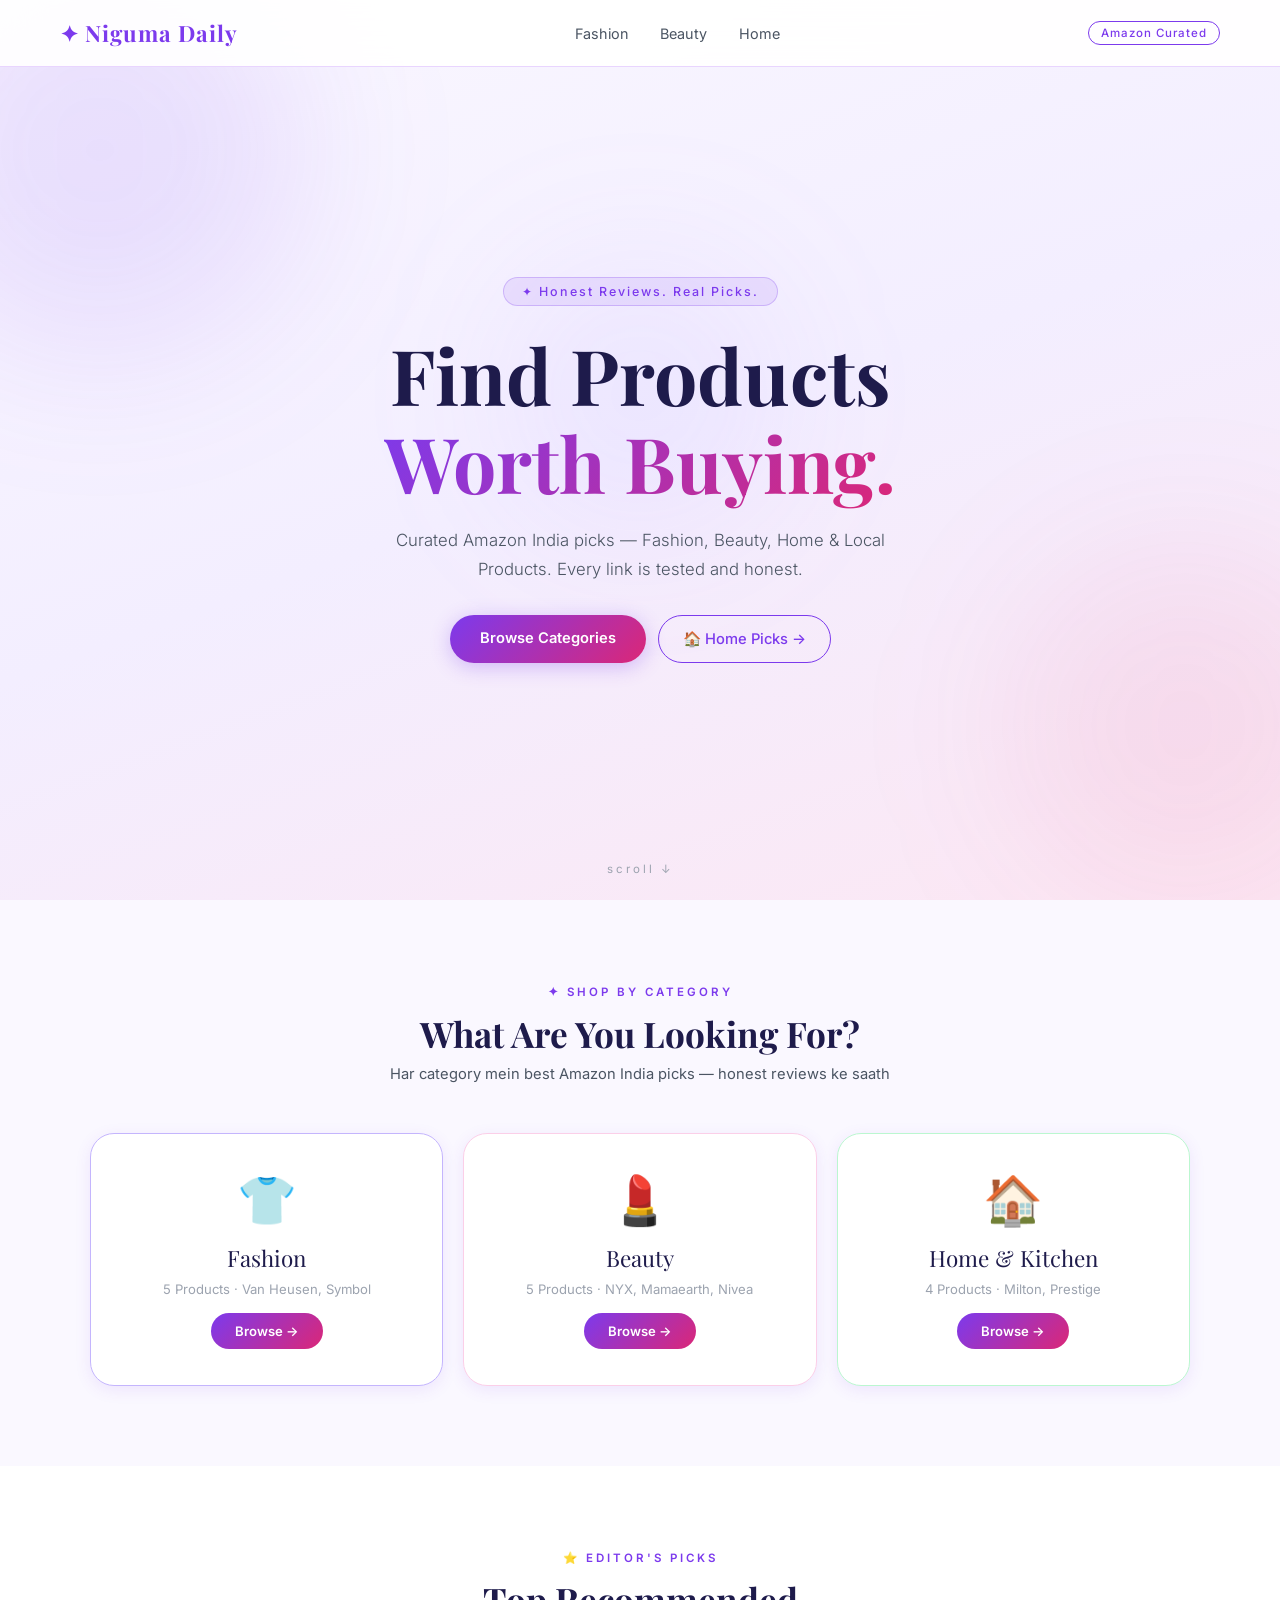
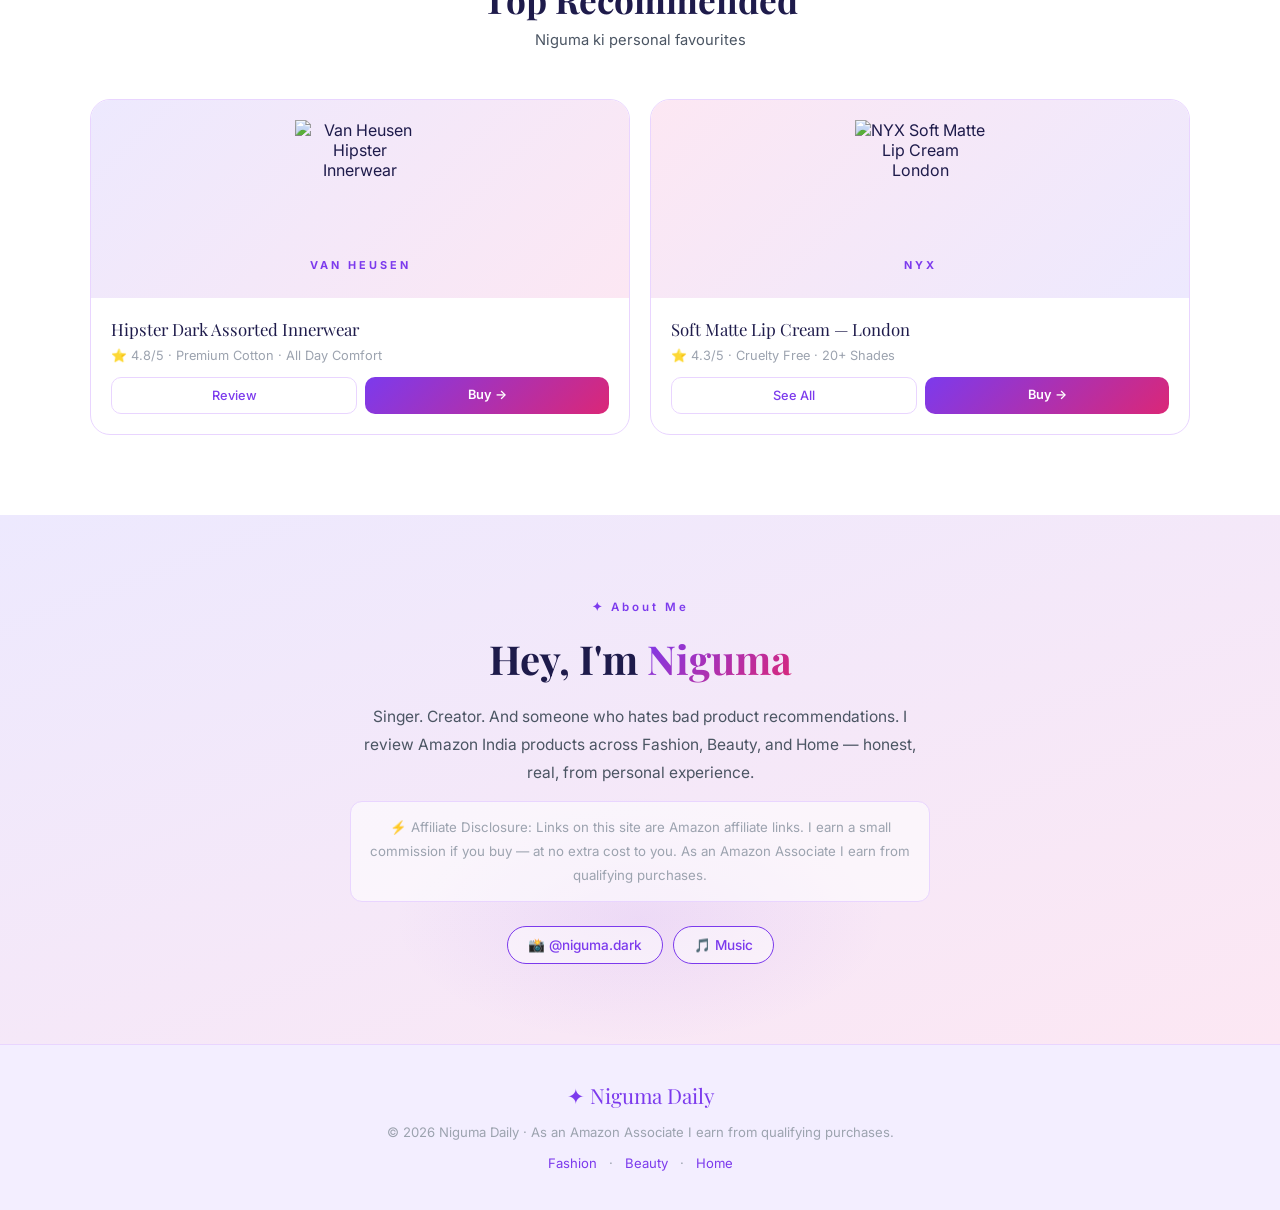
==== commit 46ffea84: "Replace emojis with real Amazon product images via affiliate widget" ====
--- a/index.html
+++ b/index.html
@@ -26,8 +26,8 @@
         .featured-grid { display: grid; grid-template-columns: repeat(auto-fit, minmax(280px, 1fr)); gap: 20px; max-width: 1100px; margin: 0 auto; }
         .feat-prod { background: #fff; border: 1.5px solid var(--border); border-radius: 20px; overflow: hidden; transition: all 0.3s; }
         .feat-prod:hover { transform: translateY(-4px); box-shadow: 0 10px 30px var(--shadow); }
-        .fp-top { padding: 28px; text-align: center; background: linear-gradient(135deg, var(--purple-light), #fce7f3); }
-        .fp-emoji { font-size: 3.5rem; display: block; margin-bottom: 8px; }
+        .fp-top { padding: 20px; text-align: center; background: linear-gradient(135deg, var(--purple-light), #fce7f3); min-height:160px; display:flex; flex-direction:column; align-items:center; justify-content:center; }
+        .fp-top img { width:130px; height:130px; object-fit:contain; display:block; margin:0 auto 8px; }
         .fp-brand { font-size: 0.68rem; letter-spacing: 3px; color: var(--purple); font-weight: 700; margin-bottom: 6px; }
         .fp-body { padding: 20px; }
         .fp-name { font-family: 'Playfair Display', serif; font-size: 1.05rem; color: var(--text); margin-bottom: 8px; }
@@ -106,7 +106,10 @@
     </div>
     <div class="featured-grid">
         <div class="feat-prod">
-            <div class="fp-top"><span class="fp-emoji">🖤</span><div class="fp-brand">VAN HEUSEN</div></div>
+            <div class="fp-top">
+                <img src="https://ws-in.amazon-adsystem.com/widgets/q?_encoding=UTF8&ASIN=B07JVPXV2Q&Format=_SL250_&ID=AsinImage&MarketPlace=IN&ServiceVersion=20070822&WS=1&tag=animesh03d5-21" alt="Van Heusen Hipster Innerwear">
+                <div class="fp-brand">VAN HEUSEN</div>
+            </div>
             <div class="fp-body">
                 <div class="fp-name">Hipster Dark Assorted Innerwear</div>
                 <div class="fp-rating">⭐ 4.8/5 · Premium Cotton · All Day Comfort</div>
@@ -117,7 +120,10 @@
             </div>
         </div>
         <div class="feat-prod">
-            <div class="fp-top" style="background:linear-gradient(135deg,#fce7f3,#ede9fe);"><span class="fp-emoji">💋</span><div class="fp-brand">NYX</div></div>
+            <div class="fp-top" style="background:linear-gradient(135deg,#fce7f3,#ede9fe);">
+                <img src="https://ws-in.amazon-adsystem.com/widgets/q?_encoding=UTF8&ASIN=B004LXHEX8&Format=_SL250_&ID=AsinImage&MarketPlace=IN&ServiceVersion=20070822&WS=1&tag=animesh03d5-21" alt="NYX Soft Matte Lip Cream London">
+                <div class="fp-brand">NYX</div>
+            </div>
             <div class="fp-body">
                 <div class="fp-name">Soft Matte Lip Cream — London</div>
                 <div class="fp-rating">⭐ 4.3/5 · Cruelty Free · 20+ Shades</div>
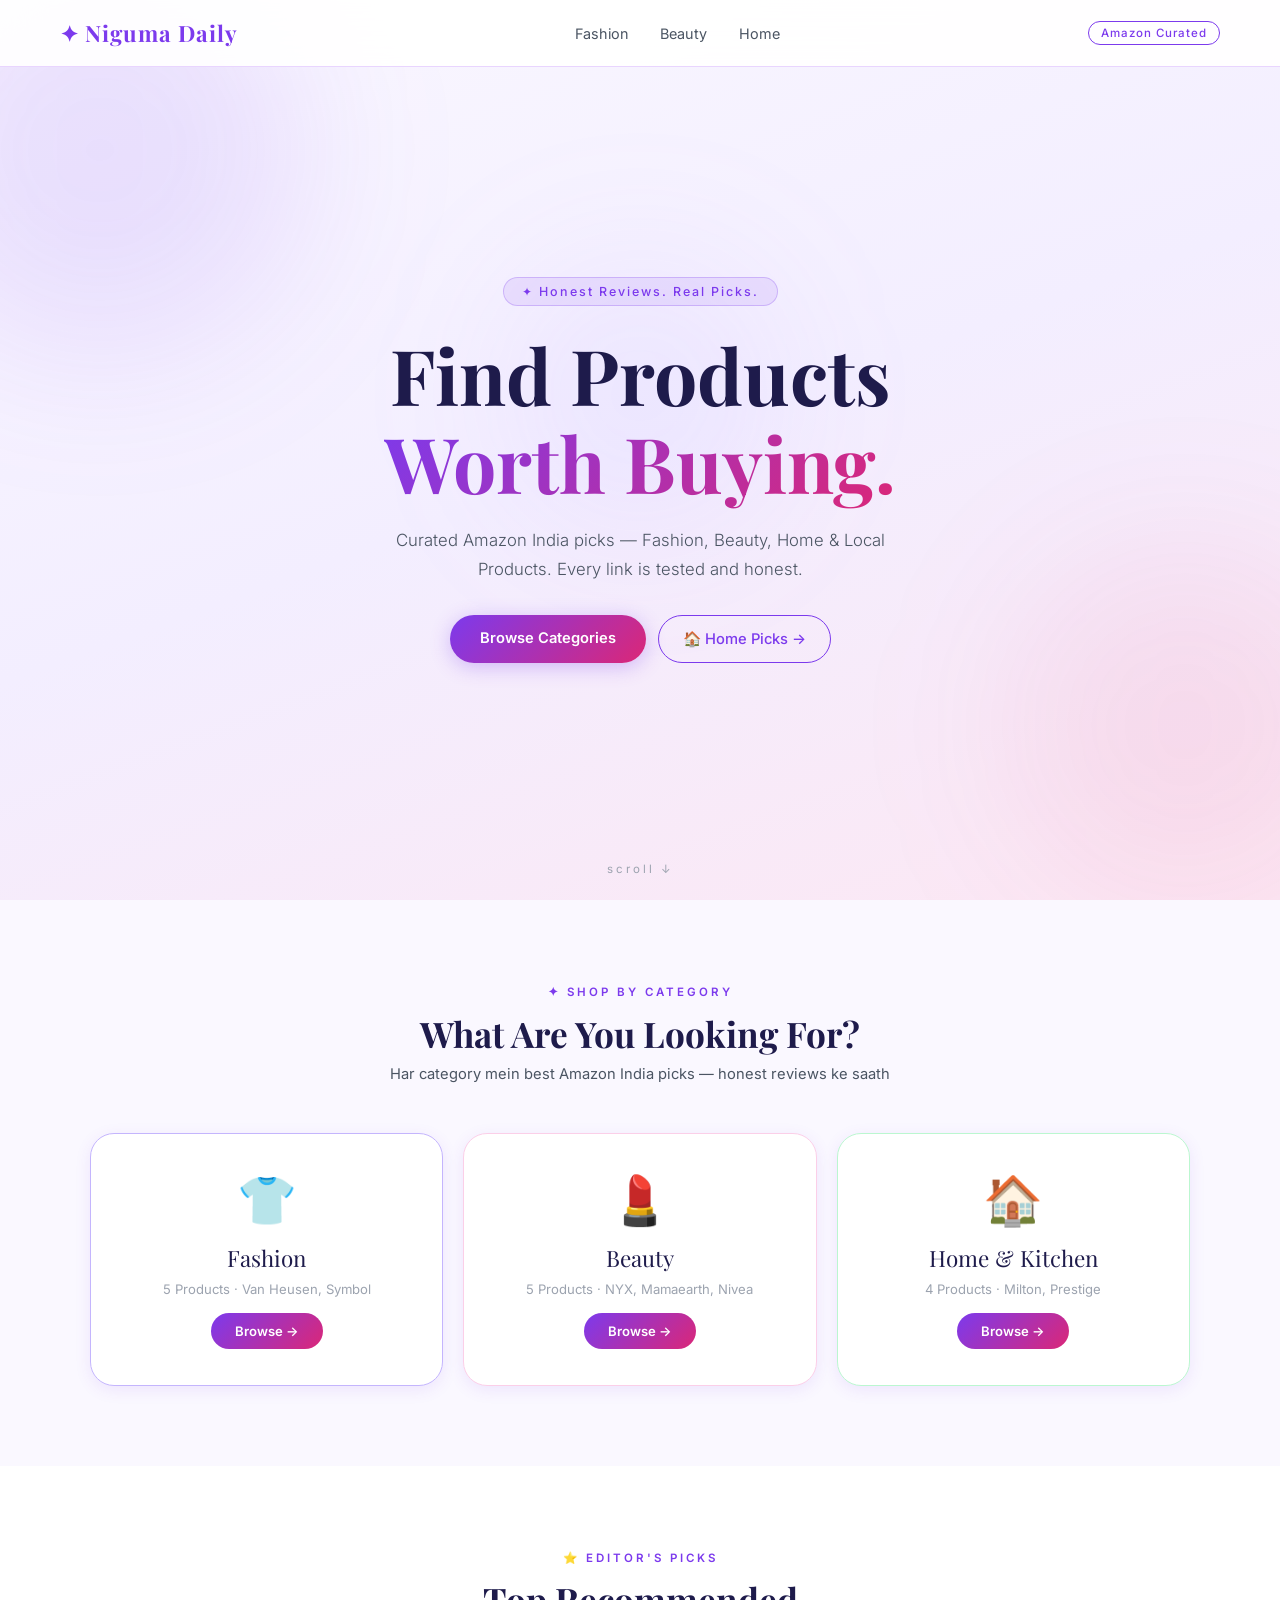
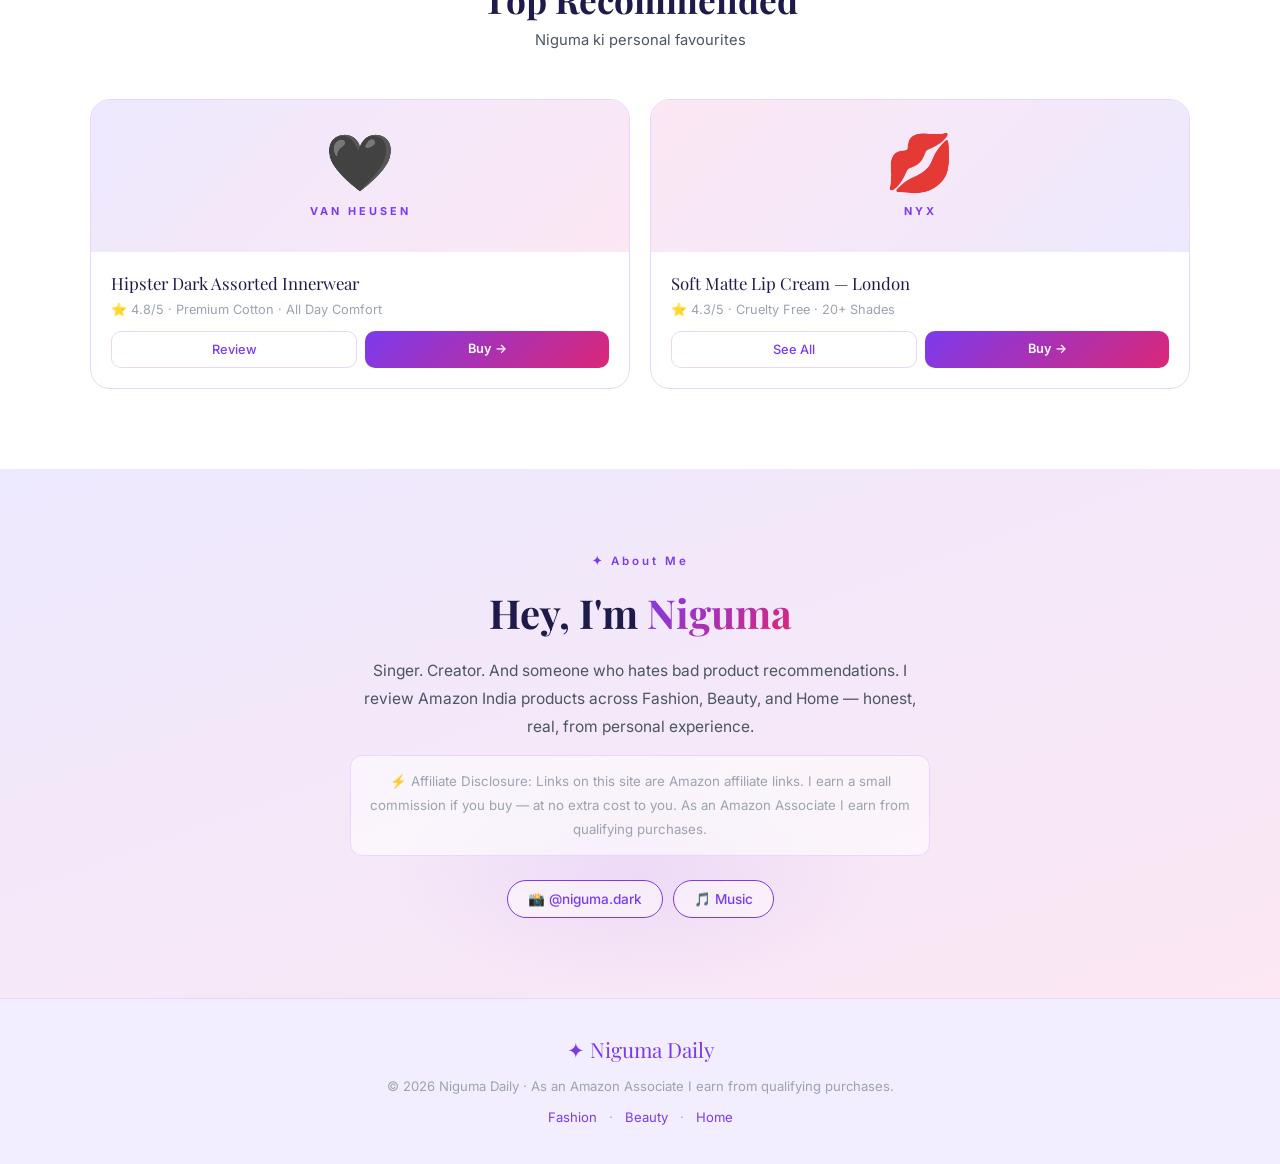
==== commit a2ecf972: "Revert to emoji icons — Amazon image domain not functional" ====
--- a/index.html
+++ b/index.html
@@ -26,8 +26,8 @@
         .featured-grid { display: grid; grid-template-columns: repeat(auto-fit, minmax(280px, 1fr)); gap: 20px; max-width: 1100px; margin: 0 auto; }
         .feat-prod { background: #fff; border: 1.5px solid var(--border); border-radius: 20px; overflow: hidden; transition: all 0.3s; }
         .feat-prod:hover { transform: translateY(-4px); box-shadow: 0 10px 30px var(--shadow); }
-        .fp-top { padding: 20px; text-align: center; background: linear-gradient(135deg, var(--purple-light), #fce7f3); min-height:160px; display:flex; flex-direction:column; align-items:center; justify-content:center; }
-        .fp-top img { width:130px; height:130px; object-fit:contain; display:block; margin:0 auto 8px; }
+        .fp-top { padding: 28px; text-align: center; background: linear-gradient(135deg, var(--purple-light), #fce7f3); }
+        .fp-emoji { font-size: 3.5rem; display: block; margin-bottom: 8px; }
         .fp-brand { font-size: 0.68rem; letter-spacing: 3px; color: var(--purple); font-weight: 700; margin-bottom: 6px; }
         .fp-body { padding: 20px; }
         .fp-name { font-family: 'Playfair Display', serif; font-size: 1.05rem; color: var(--text); margin-bottom: 8px; }
@@ -106,10 +106,7 @@
     </div>
     <div class="featured-grid">
         <div class="feat-prod">
-            <div class="fp-top">
-                <img src="https://ws-in.amazon-adsystem.com/widgets/q?_encoding=UTF8&ASIN=B07JVPXV2Q&Format=_SL250_&ID=AsinImage&MarketPlace=IN&ServiceVersion=20070822&WS=1&tag=animesh03d5-21" alt="Van Heusen Hipster Innerwear">
-                <div class="fp-brand">VAN HEUSEN</div>
-            </div>
+            <div class="fp-top"><span class="fp-emoji">🖤</span><div class="fp-brand">VAN HEUSEN</div></div>
             <div class="fp-body">
                 <div class="fp-name">Hipster Dark Assorted Innerwear</div>
                 <div class="fp-rating">⭐ 4.8/5 · Premium Cotton · All Day Comfort</div>
@@ -120,10 +117,7 @@
             </div>
         </div>
         <div class="feat-prod">
-            <div class="fp-top" style="background:linear-gradient(135deg,#fce7f3,#ede9fe);">
-                <img src="https://ws-in.amazon-adsystem.com/widgets/q?_encoding=UTF8&ASIN=B004LXHEX8&Format=_SL250_&ID=AsinImage&MarketPlace=IN&ServiceVersion=20070822&WS=1&tag=animesh03d5-21" alt="NYX Soft Matte Lip Cream London">
-                <div class="fp-brand">NYX</div>
-            </div>
+            <div class="fp-top" style="background:linear-gradient(135deg,#fce7f3,#ede9fe);"><span class="fp-emoji">💋</span><div class="fp-brand">NYX</div></div>
             <div class="fp-body">
                 <div class="fp-name">Soft Matte Lip Cream — London</div>
                 <div class="fp-rating">⭐ 4.3/5 · Cruelty Free · 20+ Shades</div>
